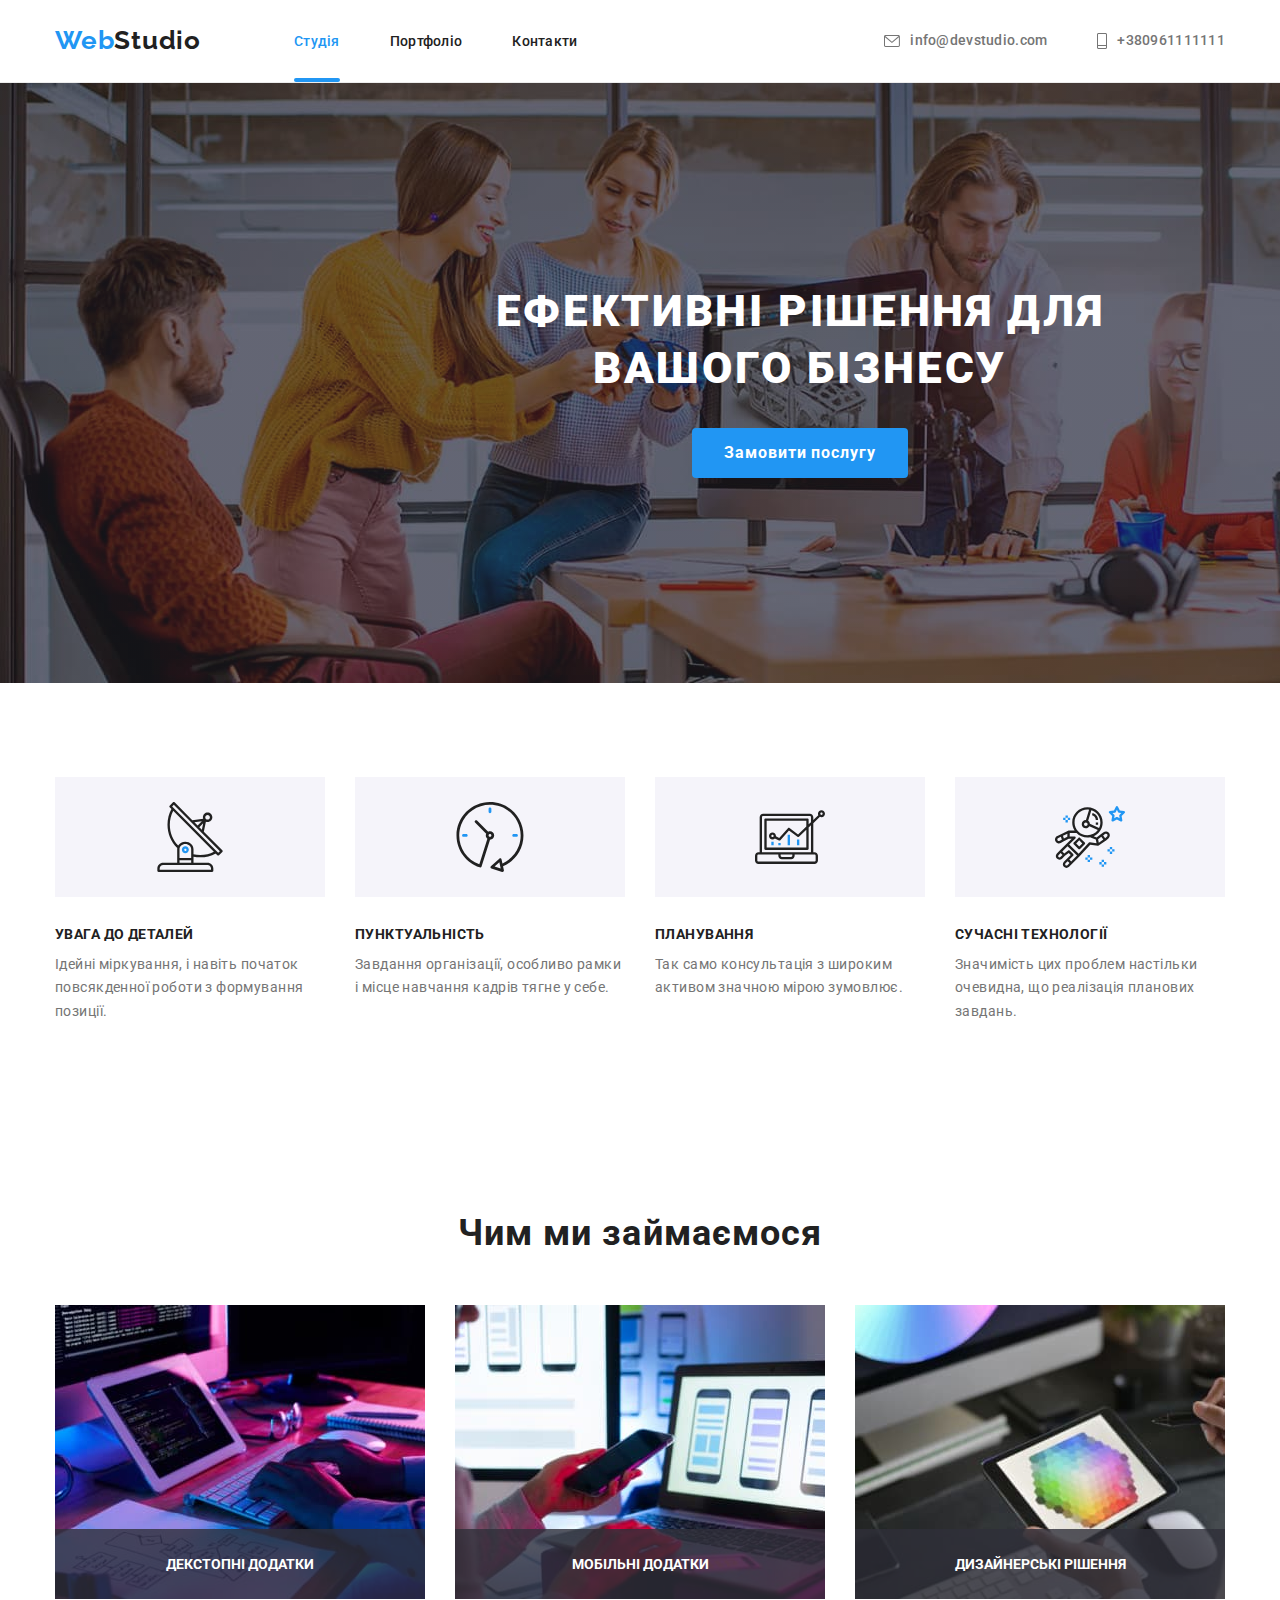
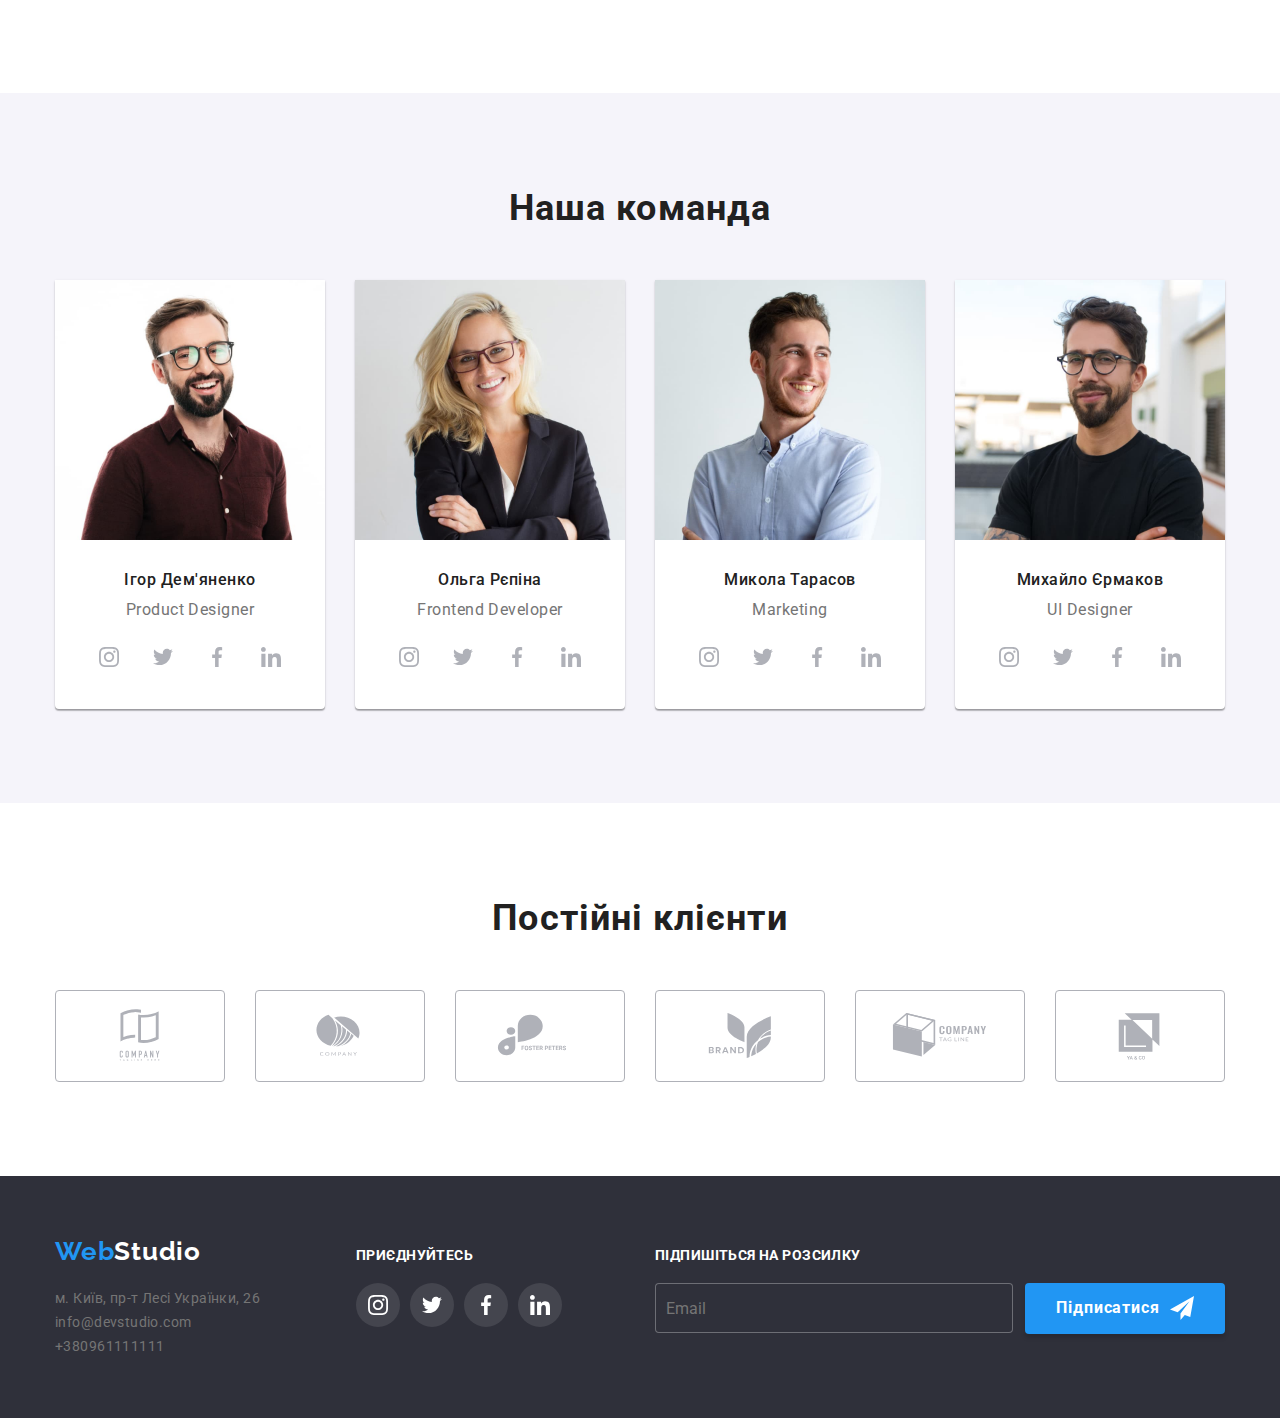
==== index.html @ e5083676 "Initial commit" ====
<!DOCTYPE html>
<html lang="uk">
  <head>
    <meta charset="UTF-8" />
    <meta http-equiv="X-UA-Compatible" content="IE=edge" />
    <meta name="viewport" content="width=device-width, initial-scale=1.0" />
    <link rel="preconnect" href="https://fonts.googleapis.com" />
    <link rel="preconnect" href="https://fonts.gstatic.com" crossorigin />
    <link
      rel="stylesheet"
      href="https://cdnjs.cloudflare.com/ajax/libs/modern-normalize/1.1.0/modern-normalize.min.css"
    />
    <link
      href="https://fonts.googleapis.com/css2?family=Raleway:wght@700&family=Roboto:wght@400;500;700;900&display=swap"
      rel="stylesheet"
    />
    <title>Студія</title>
    <link rel="stylesheet" href="./css/main.min.css" />
  </head>

  <body>
    <header class="header-page">
      <div class="container header-page__flex">
        <a
          href="./index.html"
          rel="noopener noreferrer nofollow"
          class="header-page__logo"
        >
          <span class="header-page__logo-text">Web</span>Studio</a
        >
        <nav class="header-page__nav">
          <ul class="header-page__nav-list list">
            <li class="header-page__nav-li">
              <a
                href="./index.html"
                rel="noopener noreferrer nofollow"
                class="header-page__curent-link header-page__nav-link"
                >Студія</a
              >
            </li>
            <li class="header-page__nav-li">
              <a
                href="./portfolio.html"
                rel="noopener noreferrer nofollow"
                class="header-page__nav-link"
                >Портфоліо</a
              >
            </li>
            <li class="header-page__nav-li">
              <a
                href=""
                rel="noopener noreferrer nofollow"
                class="header-page__nav-link"
                >Контакти</a
              >
            </li>
          </ul>
        </nav>
        <ul class="header-page__contacts-list list">
          <li class="header-page__contacts-li">
            <a
              href="mailto:info@devstudio.com"
              rel="noopener noreferrer nofollow"
              class="header-page__contacts-link link"
            >
              <svg class="header-page__icon-mail" width="16px" height="12px">
                <use href="./images/symbol-defs.svg#icon-mail"></use>
              </svg>
              info@devstudio.com</a
            >
          </li>
          <li class="list-cont">
            <a
              href="tel:+380961111111"
              rel="noopener noreferrer nofollow"
              class="header-page__contacts-link link"
            >
              <svg class="header-page__icon-tel" width="10px" height="16px">
                <use href="./images/symbol-defs.svg#icon-tel"></use>
              </svg>
              +380961111111</a
            >
          </li>
        </ul>
      </div>
    </header>
    <main class="studio">
      <section class="section__main-studio">
        <div class="container">
          <h1 class="main-studio__title">
            ЕФЕКТИВНІ РІШЕННЯ ДЛЯ <br />
            ВАШОГО БІЗНЕСУ
          </h1>
          <button type="button" class="button-title" data-modal-open>
            Замовити послугу
          </button>
        </div>
      </section>
      <section class="section__studio">
        <div class="container">
          <h2 class="visually-hidden">увага до деталей</h2>
          <ul class="list section__studio-list">
            <li class="section__studio-item">
              <div class="section__studio-icon">
                <svg width="70px" height="70px">
                  <use
                    href="./images/symbol-defs.svg#icon-antenna"
                    width="70px"
                    height="70px"
                  ></use>
                </svg>
              </div>
              <h3 class="section__studio-title">УВАГА ДО ДЕТАЛЕЙ</h3>
              <p class="section__studio-description">
                Ідейні міркування, і навіть початок повсякденної роботи з
                формування позиції.
              </p>
            </li>
            <li class="section__studio-item">
              <div class="section__studio-icon">
                <svg width="70px" height="70px">
                  <use href="./images/symbol-defs.svg#icon-clock"></use>
                </svg>
              </div>
              <h3 class="section__studio-title">ПУНКТУАЛЬНІСТЬ</h3>
              <p class="section__studio-description">
                Завдання організації, особливо рамки і місце навчання кадрів
                тягне у себе.
              </p>
            </li>
            <li class="section__studio-item">
              <div class="section__studio-icon">
                <svg width="70px" height="70px">
                  <use href="./images/symbol-defs.svg#icon-diagram"></use>
                </svg>
              </div>
              <h3 class="section__studio-title">ПЛАНУВАННЯ</h3>
              <p class="section__studio-description">
                Так само консультація з широким активом значною мірою зумовлює.
              </p>
            </li>
            <li class="section__studio-item">
              <div class="section__studio-icon">
                <svg width="70px" height="70px">
                  <use href="./images/symbol-defs.svg#icon-astronaut"></use>
                </svg>
              </div>
              <h3 class="section__studio-title">СУЧАСНІ ТЕХНОЛОГІЇ</h3>
              <p class="section__studio-description">
                Значимість цих проблем настільки очевидна, що реалізація
                планових завдань.
              </p>
            </li>
          </ul>
        </div>
      </section>
      <section class="section__work">
        <div class="container">
          <h2 class="section__work-title">Чим ми займаємося</h2>
          <ul class="list section__work-list">
            <li class="list section__work-item">
              <div class="work-img">
                <img
                  src="./images/img.jpg"
                  alt="компютер"
                  width="370"
                  class="img"
                />
                <div class="box-title-img">
                  <h3 class="title-img">ДЕКСТОПНІ ДОДАТКИ</h3>
                </div>
              </div>
            </li>
            <li class="list list-work-item">
              <div class="work-img">
                <img
                  src="./images/img1.jpg"
                  alt="телефон"
                  width="370"
                  class="img"
                />
                <div class="box-title-img">
                  <h3 class="title-img">МОБІЛЬНІ ДОДАТКИ</h3>
                </div>
              </div>
            </li>
            <li class="list list-work-item">
              <div class="work-img">
                <img
                  src="./images/img2.jpg"
                  alt="планшет"
                  width="370"
                  class="img"
                />
                <div class="box-title-img">
                  <h3 class="title-img">ДИЗАЙНЕРСЬКІ РІШЕННЯ</h3>
                </div>
              </div>
            </li>
          </ul>
        </div>
      </section>

      <section class="section__team">
        <div class="container">
          <h2 class="section__team-title">Наша команда</h2>

          <ul class="list section__team-list">
            <li class="section__team-link">
              <img
                src="./images/img3.jpg"
                alt="Ігор Дем'яненко"
                width="270"
                class="img"
              />
              <div class="card-main">
                <h3 class="hero-title">Ігор Дем'яненко</h3>
                <p class="hero-description">Product Designer</p>
                <ul class="list list-hero-icon">
                  <li class="link-hero-icon">
                    <a href="" class="link-icon">
                      <svg class="icon" width="20px" height="20px">
                        <use
                          href="./images/symbol-defs.svg#icon-instagram"
                        ></use>
                      </svg>
                    </a>
                  </li>
                  <li class="link-hero-icon">
                    <a href="" class="link-icon">
                      <svg class="icon" width="20px" height="20px">
                        <use href="./images/symbol-defs.svg#icon-twiter"></use>
                      </svg>
                    </a>
                  </li>
                  <li class="link-hero-icon">
                    <a href="" class="link-icon">
                      <svg class="icon" width="20px" height="20px">
                        <use
                          href="./images/symbol-defs.svg#icon-facebook"
                        ></use>
                      </svg>
                    </a>
                  </li>
                  <li class="link-hero-icon">
                    <a href="" class="link-icon">
                      <svg class="icon" width="20px" height="20px">
                        <use
                          href="./images/symbol-defs.svg#icon-linkedin"
                        ></use>
                      </svg>
                    </a>
                  </li>
                </ul>
              </div>
            </li>

            <li class="section__team-link ">
              <img
                src="./images/img4.jpg"
                alt="Ольга Рєпіна"
                width="270"
                class="img"
              />
              <div class="card-main">
                <h3 class="hero-title">Ольга Рєпіна</h3>
                <p class="hero-description">Frontend Developer</p>
                <ul class="list list-hero-icon">
                  <li class="link-hero-icon">
                    <a href="" class="link-icon">
                      <svg class="icon" width="20px" height="20px">
                        <use
                          href="./images/symbol-defs.svg#icon-instagram"
                        ></use>
                      </svg>
                    </a>
                  </li>
                  <li class="link-hero-icon">
                    <a href="" class="link-icon">
                      <svg class="icon" width="20px" height="20px">
                        <use href="./images/symbol-defs.svg#icon-twiter"></use>
                      </svg>
                    </a>
                  </li>
                  <li class="link-hero-icon">
                    <a href="" class="link-icon">
                      <svg class="icon" width="20px" height="20px">
                        <use
                          href="./images/symbol-defs.svg#icon-facebook"
                        ></use>
                      </svg>
                    </a>
                  </li>
                  <li class="link-hero-icon">
                    <a href="" class="link-icon">
                      <svg class="icon" width="20px" height="20px">
                        <use
                          href="./images/symbol-defs.svg#icon-linkedin"
                        ></use>
                      </svg>
                    </a>
                  </li>
                </ul>
              </div>
            </li>

            <li class="section__team-link ">
              <img
                src="./images/img5.jpg"
                alt="Микола Тарасов"
                width="270"
                class="img"
              />
              <div class="card-main">
                <h3 class="hero-title">Микола Тарасов</h3>
                <p class="hero-description">Marketing</p>
                <ul class="list list-hero-icon">
                  <li class="link-hero-icon">
                    <a href="" class="link-icon">
                      <svg class="icon" width="20px" height="20px">
                        <use
                          href="./images/symbol-defs.svg#icon-instagram"
                        ></use>
                      </svg>
                    </a>
                  </li>
                  <li class="link-hero-icon">
                    <a href="" class="link-icon">
                      <svg class="icon" width="20px" height="20px">
                        <use href="./images/symbol-defs.svg#icon-twiter"></use>
                      </svg>
                    </a>
                  </li>
                  <li class="link-hero-icon">
                    <a href="" class="link-icon">
                      <svg class="icon" width="20px" height="20px">
                        <use
                          href="./images/symbol-defs.svg#icon-facebook"
                        ></use>
                      </svg>
                    </a>
                  </li>
                  <li class="link-hero-icon">
                    <a href="" class="link-icon">
                      <svg class="icon" width="20px" height="20px">
                        <use
                          href="./images/symbol-defs.svg#icon-linkedin"
                        ></use>
                      </svg>
                    </a>
                  </li>
                </ul>
              </div>
            </li>

            <li class="section__team-link ">
              <img
                src="./images/img6.jpg"
                alt="Михайло Єрмаков"
                width="270"
                class="img"
              />
              <div class="card-main">
                <h3 class="hero-title">Михайло Єрмаков</h3>
                <p class="hero-description">UI Designer</p>
                <ul class="list list-hero-icon">
                  <li class="link-hero-icon">
                    <a href="" class="link-icon">
                      <svg class="icon" width="20px" height="20px">
                        <use
                          href="./images/symbol-defs.svg#icon-instagram"
                        ></use>
                      </svg>
                    </a>
                  </li>
                  <li class="link-hero-icon">
                    <a href="" class="link-icon">
                      <svg class="icon" width="20px" height="20px">
                        <use href="./images/symbol-defs.svg#icon-twiter"></use>
                      </svg>
                    </a>
                  </li>
                  <li class="link-hero-icon">
                    <a href="" class="link-icon">
                      <svg class="icon" width="20px" height="20px">
                        <use
                          href="./images/symbol-defs.svg#icon-facebook"
                        ></use>
                      </svg>
                    </a>
                  </li>
                  <li class="link-hero-icon">
                    <a href="" class="link-icon">
                      <svg class="icon" width="20px" height="20px">
                        <use
                          href="./images/symbol-defs.svg#icon-linkedin"
                        ></use>
                      </svg>
                    </a>
                  </li>
                </ul>
              </div>
            </li>
          </ul>
        </div>
      </section>
      <section class="section__clients">
        <div class="container">
          <h2 class="section__team-title">Постійні клієнти</h2>
          <ul class="list list-clients">
            <li class="li-clients">
              <a href="" class="link-icon-clients">
                <svg class="icon-clients" width="106px" height="60px">
                  <use href="./images/symbol-defs.svg#icon-logo1"></use>
                </svg>
              </a>
            </li>
            <li class="li-clients">
              <a href="" class="link-icon-clients">
                <svg class="icon-clients" width="106px" height="60px">
                  <use href="./images/symbol-defs.svg#icon-logo2"></use>
                </svg>
              </a>
            </li>
            <li class="li-clients">
              <a href="" class="link-icon-clients">
                <svg class="icon-clients" width="106px" height="60px">
                  <use href="./images/symbol-defs.svg#icon-logo3"></use>
                </svg>
              </a>
            </li>
            <li class="li-clients">
              <a href="" class="link-icon-clients">
                <svg class="icon-clients" width="106px" height="60px">
                  <use href="./images/symbol-defs.svg#icon-logo4"></use>
                </svg>
              </a>
            </li>
            <li class="li-clients">
              <a href="" class="link-icon-clients">
                <svg class="icon-clients" width="106px" height="60px">
                  <use href="./images/symbol-defs.svg#icon-logo5"></use>
                </svg>
              </a>
            </li>
            <li class="li-clients">
              <a href="" class="link-icon-clients">
                <svg class="icon-clients" width="106px" height="60px">
                  <use href="./images/symbol-defs.svg#icon-logo"></use>
                </svg>
              </a>
            </li>
          </ul>
        </div>
      </section>
    </main>

    <footer class="page-footer">
      <div class="container page-footer__flex">
        <div class="page-footer__address">
          <a
            href="./index.html"
            rel="noopener noreferrer nofollow"
            target="_blank"
            class="page-footer__logo"
          >
            <span class="page-footer__logo-text">Web</span>Studio</a
          >
          <address class="addres">
            <ul class="list page-footer__address-list">
              <li class="page-footer__address-item">
                <a
                  href="https://goo.gl/maps/xgTz5kR5NBUtv65ZA"
                  class="page-footer__address-link"
                  target="_blank"
                  rel="noreferrer noopener nofollow"
                  >м. Київ, пр-т Лесі Українки, 26</a
                >
              </li>
              <li class="footer-li">
                <a
                  href="mailto:info@devstudio.com"
                  rel="noopener noreferrer nofollow"
                  class="page-footer__address-link"
                  >info@devstudio.com</a
                >
              </li>
              <li class="footer-li">
                <a
                  href="tel:+380961111111"
                  rel="noopener noreferrer nofollow"
                  class="page-footer__address-link"
                  >+380961111111</a
                >
              </li>
            </ul>
          </address>
        </div>
        <div class="page-footer__social">
          <b class="page-footer__social-title">ПРИЄДНУЙТЕСЬ</b>
          <ul class="list page-footer__social-list">
            <li class="page-footer__social-item">
              <a href="" class="page-footer_social-link">
                <svg class="icon-footer" width="20px" height="20px">
                  <use href="./images/symbol-defs.svg#icon-instagram"></use>
                </svg>
              </a>
            </li>
            <li class="page-footer__social-item">
              <a href="" class="page-footer_social-link">
                <svg class="icon-footer" width="20px" height="20px">
                  <use href="./images/symbol-defs.svg#icon-twiter"></use>
                </svg>
              </a>
            </li>
            <li class="page-footer__social-item">
              <a href="" class="page-footer_social-link">
                <svg class="icon-footer" width="20px" height="20px">
                  <use href="./images/symbol-defs.svg#icon-facebook"></use>
                </svg>
              </a>
            </li>
            <li class="page-footer__social-item">
              <a href="" class="page-footer_social-link">
                <svg class="icon-footer" width="20px" height="20px">
                  <use href="./images/symbol-defs.svg#icon-linkedin"></use>
                </svg>
              </a>
            </li>
          </ul>
        </div>
        <div class="page-footer__form-box">
          <b class="page-footer__social-title">ПІДПИШІТЬСЯ НА РОЗСИЛКУ</b>
          <form class="page-footer__form">
            <input
              class="page-footer__form-email"
              type="email"
              name="email"
              placeholder="Email"
            />

            <button type="submit" class="page-footer__form-button">
              Підписатися
              <svg width="24px" height="24px">
                <use href="./images/symbol-defs.svg#icon-send"></use>
              </svg>
            </button>
          </form>
        </div>
      </div>
    </footer>

    <div class="backdrop is-hidden" data-modal>
      <div class="modal">
        <button type="button" class="button-close" data-modal-close>
          <svg class="icon-close" width="11px" height="11px">
            <use href="./images/symbol-defs.svg#icon-close"></use>
          </svg>
        </button>

        <form class="form">
          <h1 class="title-modal">Залиште свої дані, ми вам передзвонимо</h1>
          <div class="form-group">
            <label for="name">Ім'я</label>
            <input type="text" name="name" id="name" class="form-input" />
            <span class="icon-modal">
              <svg width="18px" height="18px">
                <use href="./images/symbol-defs.svg#icon-name"></use>
              </svg>
            </span>
          </div>

          <div class="form-group">
            <label for="tel">Телефон</label>
            <input type="tel" name="tel" id="tel" class="form-input" />
            <span class="icon-modal">
              <svg width="18px" height="18px">
                <use href="./images/symbol-defs.svg#icon-tell"></use>
              </svg>
            </span>
          </div>

          <div class="form-group">
            <label for="email">Пошта</label>
            <input type="email" name="email" id="email" class="form-input" />
            <span class="icon-modal">
              <svg width="18px" height="18px">
                <use href="./images/symbol-defs.svg#icon-email"></use>
              </svg>
            </span>
          </div>

          <div class="form-group">
            <label class="form-textarea" for="comment">Коментар</label>
            <textarea
              name="comment"
              id="comment"
              placeholder="Введіть текст"
              class="textarea"
            ></textarea>
          </div>

          <label class="label-checkbox">
            <input class="checkbox" type="checkbox" name="policy" />
            <span class="checkbox-icon"></span>
            Погоджуюся з розсилкою та приймаю
            <a href="" class="checkbox-link">Умови договору</a>
          </label>
        </form>
        <button type="submit" class="btn-modal">Відправити</button>
      </div>
    </div>
    <script src="./js/modal.js"></script>
  </body>
</html>
---- css/main.min.css ----
body{background-color:#fff;font-family:"Roboto",sans-serif;font-weight:400;color:#757575}.list{list-style:none;text-decoration:none;margin:0;padding:0}.container{margin-left:auto;margin-right:auto;width:1200px;padding-left:15px;padding-right:15px}.img{display:block}h1,h2,h3,h4,h5,h6{margin:0}ul{padding-left:0}p{margin:0}.visually-hidden{position:absolute;width:1px;height:1px;margin:-1px;border:0;padding:0;white-space:nowrap;-webkit-clip-path:inset(100%);clip-path:inset(100%);clip:rect(0 0 0 0);overflow:hidden}.header-page__logo{font-family:"Raleway";font-weight:700;font-size:26px;line-height:1.3;letter-spacing:.03em;text-decoration:none;color:#212121}.header-page__logo-text{color:#2196f3}.header-page{border-bottom:1px solid #ececec}.header-page__flex{display:-webkit-box;display:-ms-flexbox;display:flex;-webkit-box-align:center;-ms-flex-align:center;align-items:center}.header-page__nav{margin-left:93px}.header-page__nav-list{display:-webkit-box;display:-ms-flexbox;display:flex;gap:50px}.header-page__nav-link{padding:32px 0px;position:relative;display:block;text-decoration:none;font-weight:500;font-size:14px;line-height:1.3;letter-spacing:.02em;color:#212121;-webkit-transition:color 250ms cubic-bezier(0.4, 0, 0.2, 1);transition:color 250ms cubic-bezier(0.4, 0, 0.2, 1)}.header-page__nav-link:hover,.header-page__nav-link:focus{color:#2196f3}.header-page__curent-link{display:block;padding:32px 0px;color:#2196f3;font-weight:500;font-size:14px;line-height:1.3;letter-spacing:.02em;text-decoration:none}.header-page__curent-link::after{position:absolute;bottom:0;content:"";display:block;width:100%;height:4px;background-color:#2196f3;border-radius:2px}.header-page__contacts-list{display:-webkit-box;display:-ms-flexbox;display:flex;margin-left:auto;gap:50px;-webkit-box-align:center;-ms-flex-align:center;align-items:center}.header-page__contacts-link{display:block;display:-webkit-box;display:-ms-flexbox;display:flex;-webkit-box-align:center;-ms-flex-align:center;align-items:center;color:#757575;font-weight:500;font-size:14px;line-height:1.1;letter-spacing:.02em;text-decoration:none;-webkit-transition:color 250ms cubic-bezier(0.4, 0, 0.2, 1);transition:color 250ms cubic-bezier(0.4, 0, 0.2, 1)}.header-page__contacts-link:hover,.header-page__contacts-link:focus{color:#2196f3}.header-page__icon-mail{margin-right:10px;fill:currentColor}.header-page__icon-tel{margin-right:10px;fill:currentColor}.section__main-studio{text-align:center;margin:auto;width:1600px;height:600px;padding:200px 0;background-color:#2f303a;background-image:-webkit-gradient(linear, left top, right top, from(rgba(47, 48, 58, 0.4)), to(rgba(47, 48, 58, 0.4))),url(../images/Imgbc.jpg);background-image:linear-gradient(to right, rgba(47, 48, 58, 0.4), rgba(47, 48, 58, 0.4)),url(../images/Imgbc.jpg);background-repeat:no-repeat;background-size:contain;background-position:center}.main-studio__title{font-weight:900;font-size:44px;line-height:1.3;color:#fff;letter-spacing:.06em;margin-bottom:30px}.button-title{padding:10px 32px;border-radius:4px;display:inline-block;border:none;min-width:216px;background-color:#2196f3;font-weight:700;font-size:16px;line-height:1.9;letter-spacing:.06em;color:#fff;cursor:pointer;-webkit-transition:background-color 250ms cubic-bezier(0.4, 0, 0.2, 1);transition:background-color 250ms cubic-bezier(0.4, 0, 0.2, 1)}.button-title:hover,.button-title:focus{background-color:#188ce8;color:#fff}.section__studio{padding:94px 0}.section__studio-list{display:-webkit-box;display:-ms-flexbox;display:flex;gap:30px}.section__studio-item{max-width:270px}.section__studio-icon{width:270px;height:120px;margin-bottom:30px;background-color:#f5f4fa;display:-webkit-box;display:-ms-flexbox;display:flex;-webkit-box-pack:center;-ms-flex-pack:center;justify-content:center;-webkit-box-align:center;-ms-flex-align:center;align-items:center}.section__studio-title{margin-bottom:10px;font-weight:700;font-size:14px;line-height:1.1;letter-spacing:.03em;color:#212121}.section__studio-description{margin:0;font-size:14px;line-height:1.7;letter-spacing:.03em}.section__work{padding:94px 0}.section__work-title{text-align:center;margin-bottom:50px;font-weight:700;font-size:36px;line-height:1.2;letter-spacing:.03em;color:#212121}.section__work-list{display:-webkit-box;display:-ms-flexbox;display:flex;gap:30px}.work-img{position:relative}.box-title-img{position:absolute;bottom:0;width:100%;height:70px;background-color:rgba(47,48,58,.8)}.title-img{position:absolute;top:50%;left:50%;-webkit-transform:translate(-50%, -50%);transform:translate(-50%, -50%);font-size:14px;line-height:1,1;letter-spacing:3%;color:#fff}.section__team{padding:94px 0;background-color:#f5f4fa}.section__team-title{text-align:center;margin-bottom:50px;font-weight:700;font-size:36px;line-height:1.2;letter-spacing:.03em;color:#212121}.section__team-list{display:-webkit-box;display:-ms-flexbox;display:flex;text-align:center;gap:30px}.card-main{padding:30px 0}.hero-title{margin-bottom:10px;font-weight:500;font-size:16px;line-height:1.2;letter-spacing:.03em;color:#212121}.hero-description{font-size:16px;line-height:1.2;letter-spacing:.03em}.list-hero-icon{margin-top:16px;display:-webkit-box;display:-ms-flexbox;display:flex;-webkit-box-align:center;-ms-flex-align:center;align-items:center;-webkit-box-pack:center;-ms-flex-pack:center;justify-content:center;gap:10px}.link-hero-icon{width:44px;height:44px}.link-icon{display:block;display:-webkit-box;display:-ms-flexbox;display:flex;-webkit-box-align:center;-ms-flex-align:center;align-items:center;-webkit-box-pack:center;-ms-flex-pack:center;justify-content:center;width:100%;height:100%;background-color:#fff;color:#afb1b8;border-radius:24px;-webkit-transition:background-color 250ms cubic-bezier(0.4, 0, 0.2, 1),color 250ms cubic-bezier(0.4, 0, 0.2, 1);transition:background-color 250ms cubic-bezier(0.4, 0, 0.2, 1),color 250ms cubic-bezier(0.4, 0, 0.2, 1)}.link-icon:hover,.link-icon:focus{color:#fff;background-color:#2196f3}.section__team-link{-webkit-box-shadow:0px 1px 3px rgba(0,0,0,.12),0px 1px 1px rgba(0,0,0,.14),0px 2px 1px rgba(0,0,0,.2);box-shadow:0px 1px 3px rgba(0,0,0,.12),0px 1px 1px rgba(0,0,0,.14),0px 2px 1px rgba(0,0,0,.2);border-radius:0px 0px 4px 4px;background-color:#fff}.section__clients{padding:94px 0}.list-clients{display:-webkit-box;display:-ms-flexbox;display:flex;-webkit-box-pack:center;-ms-flex-pack:center;justify-content:center;-webkit-box-align:center;-ms-flex-align:center;align-items:center;gap:30px}.li-clients{width:170px;height:92px}.link-icon-clients{display:block;display:-webkit-box;display:-ms-flexbox;display:flex;-webkit-box-pack:center;-ms-flex-pack:center;justify-content:center;-webkit-box-align:center;-ms-flex-align:center;align-items:center;width:100%;height:100%;border:1px solid #afb1b8;border-radius:4px;color:#afb1b8;background-color:#fff;-webkit-transition:color 250ms cubic-bezier(0.4, 0, 0.2, 1),border 250ms cubic-bezier(0.4, 0, 0.2, 1);transition:color 250ms cubic-bezier(0.4, 0, 0.2, 1),border 250ms cubic-bezier(0.4, 0, 0.2, 1)}.link-icon-clients:hover,.link-icon-clients:focus{border-color:#2196f3;background-color:#fff;color:#2196f3}.icon-clients{fill:currentColor}.icon-clients:hover,.icon-clients:focus{fill:#2196f3}.page-footer__logo{display:block;margin-bottom:20px;font-family:"Raleway";font-weight:700;font-size:26px;line-height:1.2;letter-spacing:.03em;text-decoration:none;color:#fff}.page-footer__logo-text{color:#2196f3}.page-footer{padding:60px 0;background-color:#2f303a}.page-footer__flex{display:-webkit-box;display:-ms-flexbox;display:flex;-webkit-box-align:baseline;-ms-flex-align:baseline;align-items:baseline}.addres{font-style:normal}.page-footer__address{width:231px;margin-right:70px}.page-footer__address-list{margin-bottom:9px}.page-footer__address-list:last-child{margin:0}.page-footer__address-link{display:block;font-size:14px;line-height:1.7;letter-spacing:.03em;color:#757575;text-decoration:none;-webkit-transition:color 250ms cubic-bezier(0.4, 0, 0.2, 1);transition:color 250ms cubic-bezier(0.4, 0, 0.2, 1)}.page-footer__address-link:hover,.page-footer__address-link:focus{color:#2196f3}.page-footer__social-title{display:block;margin-bottom:20px;font-size:14px;line-height:1.1;letter-spacing:.03em;color:#fff}.page-footer__social-list{display:-webkit-box;display:-ms-flexbox;display:flex;gap:10px}.page-footer_social-link{display:block;display:-webkit-box;display:-ms-flexbox;display:flex;-webkit-box-align:center;-ms-flex-align:center;align-items:center;-webkit-box-pack:center;-ms-flex-pack:center;justify-content:center;width:100%;height:100%;background-color:rgba(255,255,255,.1);color:#fff;border-radius:24px;-webkit-transition:background-color 250ms cubic-bezier(0.4, 0, 0.2, 1);transition:background-color 250ms cubic-bezier(0.4, 0, 0.2, 1)}.page-footer_social-link:hover,.page-footer_social-link:focus{fill:#fff;background-color:#2196f3}.page-footer__social-item{width:44px;height:44px}.page-footer__form-box{width:570px;margin-left:93px}.page-footer__form{display:-webkit-box;display:-ms-flexbox;display:flex;gap:12px}.page-footer__form-email{outline:none;width:358px;height:50px;padding-left:10px;background-color:#2f303a;border:1px solid rgba(255,255,255,.3);border-radius:4px;color:#757575}.page-footer__form-button{display:-webkit-box;display:-ms-flexbox;display:flex;-webkit-box-align:center;-ms-flex-align:center;align-items:center;-webkit-box-pack:center;-ms-flex-pack:center;justify-content:center;gap:10px;cursor:pointer;border:none;border-radius:4px;padding:10px 28px;width:200px;font-weight:700;font-size:16px;line-height:1.9;letter-spacing:.06em;color:#fff;background-color:#2196f3;-webkit-box-shadow:0px 4px 4px rgba(0,0,0,.15);box-shadow:0px 4px 4px rgba(0,0,0,.15);-webkit-transition:background-color 250ms cubic-bezier(0.4, 0, 0.2, 1);transition:background-color 250ms cubic-bezier(0.4, 0, 0.2, 1)}.page-footer__form-button:hover,.page-footer__form-button:focus{background-color:#188ce8}.backdrop{position:fixed;top:0;left:0;width:100%;height:100%;background-color:rgba(0,0,0,.2);opacity:1;-webkit-transition:opacity 250ms cubic-bezier(0.4, 0, 0.2, 1);transition:opacity 250ms cubic-bezier(0.4, 0, 0.2, 1)}.backdrop.is-hidden{opacity:0;pointer-events:none}.modal{position:absolute;top:50%;left:50%;-webkit-transform:translate(-50%, -50%) scale(1);transform:translate(-50%, -50%) scale(1);width:528px;height:581px;-webkit-transition:-webkit-transform 250ms cubic-bezier(0.4, 0, 0.2, 1);transition:-webkit-transform 250ms cubic-bezier(0.4, 0, 0.2, 1);transition:transform 250ms cubic-bezier(0.4, 0, 0.2, 1);transition:transform 250ms cubic-bezier(0.4, 0, 0.2, 1), -webkit-transform 250ms cubic-bezier(0.4, 0, 0.2, 1);background-color:#fff;border-radius:4px;-webkit-box-shadow:0px 2px 1px rgba(0,0,0,.2),0px 1px 1px rgba(0,0,0,.14),0px 1px 3px rgba(0,0,0,.12);box-shadow:0px 2px 1px rgba(0,0,0,.2),0px 1px 1px rgba(0,0,0,.14),0px 1px 3px rgba(0,0,0,.12)}.backdrop.is-hidden .modal{-webkit-transform:translate(-50%, -50%) scale(0);transform:translate(-50%, -50%) scale(0)}.icon-close{background-color:#fff}.button-close{position:absolute;top:0;right:0;margin-top:8px;margin-right:8px;width:30px;height:30px;background-color:#fff;border-radius:16px;border:1px solid rgba(0,0,0,.1);-webkit-transition:fill 250ms cubic-bezier(0.4, 0, 0.2, 1);transition:fill 250ms cubic-bezier(0.4, 0, 0.2, 1)}.button-close:hover,.button-close:focus{fill:#2196f3}.title-modal{text-align:center;margin-bottom:12px;width:448px;font-weight:700;font-size:20px;line-height:1.15;letter-spacing:.03em;color:#212121}.form{position:absolute;top:40px;left:40px;width:448px}.form-group{position:relative;display:-webkit-box;display:-ms-flexbox;display:flex;-webkit-box-orient:vertical;-webkit-box-direction:normal;-ms-flex-direction:column;flex-direction:column;margin-bottom:10px}.form-group label{margin-bottom:4px;font-size:14px;line-height:1.1;letter-spacing:.01em}.form-input{padding-left:40px;outline:none;height:40px;border:1px solid rgba(33,33,33,.2);border-radius:4px;-webkit-transition:border 250ms cubic-bezier(0.4, 0, 0.2, 1);transition:border 250ms cubic-bezier(0.4, 0, 0.2, 1)}.form-input:focus{border-color:#2196f3}.icon-modal{position:absolute;display:inline-block;top:31px;left:12px;width:18px;height:18px;-webkit-transition:fill 250ms cubic-bezier(0.4, 0, 0.2, 1);transition:fill 250ms cubic-bezier(0.4, 0, 0.2, 1)}.form-input:focus~.icon-modal{fill:#2196f3}.textarea{resize:none;outline:none;height:120px;padding:12px 16px;border:1px solid rgba(33,33,33,.2);border-radius:4px;-webkit-transition:border 250ms cubic-bezier(0.4, 0, 0.2, 1);transition:border 250ms cubic-bezier(0.4, 0, 0.2, 1);color:#757575}.textarea:focus{border:1px solid #2196f3}.checkbox{position:absolute;width:1px;height:1px;margin:-1px;border:0;padding:0;clip:rect(0 0 0 0);overflow:hidden}.checkbox-icon{display:inline-block;margin-right:9px;width:16px;height:15px;border:2px solid #212121;-webkit-transition:background-color 250ms cubic-bezier(0.4, 0, 0.2, 1),fill 250ms cubic-bezier(0.4, 0, 0.2, 1);transition:background-color 250ms cubic-bezier(0.4, 0, 0.2, 1),fill 250ms cubic-bezier(0.4, 0, 0.2, 1)}.checkbox:focus+.checkbox-icon{border-color:#2196f3}.checkbox:checked+.checkbox-icon{border-color:rgba(0,0,0,0);background-color:#2196f3;background-image:url("../images/check.svg");background-size:contain;background-origin:border-box;background-repeat:no-repeat;background-position:50% 50%}.label-checkbox{display:-webkit-box;display:-ms-flexbox;display:flex;-webkit-box-align:center;-ms-flex-align:center;align-items:center;-webkit-box-pack:center;-ms-flex-pack:center;justify-content:center;font-size:14px;line-height:1.7;letter-spacing:.03em}.checkbox-link{margin-left:5px;color:#2196f3}.btn-modal{position:absolute;bottom:40px;left:164px;padding:10px 52px;cursor:pointer;border:none;border-radius:4px;-webkit-box-shadow:0px 4px 4px rgba(0,0,0,.15);box-shadow:0px 4px 4px rgba(0,0,0,.15);-webkit-transition:background-color 250ms cubic-bezier(0.4, 0, 0.2, 1);transition:background-color 250ms cubic-bezier(0.4, 0, 0.2, 1);font-weight:700;font-size:16px;line-height:1.9;letter-spacing:.06em;color:#fff;background-color:#2196f3}.btn-modal:hover,.btn-modal:focus{background-color:#188ce8}.section-portfolio{padding:94px 0}.section-portfolio__button-list{-webkit-box-pack:center;-ms-flex-pack:center;justify-content:center;display:-webkit-box;display:-ms-flexbox;display:flex;margin-bottom:50px;gap:8px}.button{padding:6px 22px;display:inline-block;border:none;border-radius:4px;font-weight:500;font-size:16px;line-height:1.6;letter-spacing:.03em;cursor:pointer;color:#212121;background-color:#f5f4fa;-webkit-transition:color 250ms cubic-bezier(0.4, 0, 0.2, 1),background-color 250ms cubic-bezier(0.4, 0, 0.2, 1),-webkit-box-shadow 250ms cubic-bezier(0.4, 0, 0.2, 1);transition:color 250ms cubic-bezier(0.4, 0, 0.2, 1),background-color 250ms cubic-bezier(0.4, 0, 0.2, 1),-webkit-box-shadow 250ms cubic-bezier(0.4, 0, 0.2, 1);transition:color 250ms cubic-bezier(0.4, 0, 0.2, 1),background-color 250ms cubic-bezier(0.4, 0, 0.2, 1),box-shadow 250ms cubic-bezier(0.4, 0, 0.2, 1);transition:color 250ms cubic-bezier(0.4, 0, 0.2, 1),background-color 250ms cubic-bezier(0.4, 0, 0.2, 1),box-shadow 250ms cubic-bezier(0.4, 0, 0.2, 1),-webkit-box-shadow 250ms cubic-bezier(0.4, 0, 0.2, 1)}.button:hover,.button:focus{background-color:#2196f3;color:#fff;-webkit-box-shadow:0px 3px 3px rgba(0,0,0,.25),0px 3px 3px rgba(0,0,0,.25),0px 1px 2px rgba(0,0,0,.12);box-shadow:0px 3px 3px rgba(0,0,0,.25),0px 3px 3px rgba(0,0,0,.25),0px 1px 2px rgba(0,0,0,.12)}.section-portfolio__list{display:-webkit-box;display:-ms-flexbox;display:flex;-ms-flex-wrap:wrap;flex-wrap:wrap;gap:30px}.section-portfolio__item{max-width:370px}.section-portfolio__link{display:block;-webkit-transition:-webkit-box-shadow 250ms cubic-bezier(0.4, 0, 0.2, 1);transition:-webkit-box-shadow 250ms cubic-bezier(0.4, 0, 0.2, 1);transition:box-shadow 250ms cubic-bezier(0.4, 0, 0.2, 1);transition:box-shadow 250ms cubic-bezier(0.4, 0, 0.2, 1), -webkit-box-shadow 250ms cubic-bezier(0.4, 0, 0.2, 1)}.section-portfolio__link:hover,.section-portfolio__link:focus{-webkit-box-shadow:1px 4px 6px rgba(0,0,0,.16),0px 4px 4px rgba(0,0,0,.06),0px 1px 1px rgba(0,0,0,.12);box-shadow:1px 4px 6px rgba(0,0,0,.16),0px 4px 4px rgba(0,0,0,.06),0px 1px 1px rgba(0,0,0,.12)}.section-portfolio__overlay-card{position:relative;display:block;overflow:hidden}.section-portfolio__overlay{position:absolute;display:block;left:0;top:0;-webkit-transform:translateY(100%);transform:translateY(100%);width:100%;height:100%;background-color:rgba(33,150,243,.9)}.section-portfolio__link:hover .section-portfolio__overlay,.section-portfolio__link:focus .section-portfolio__overlay{-webkit-transform:translateY(0);transform:translateY(0);-webkit-transition:-webkit-transform 250ms cubic-bezier(0.4, 0, 0.2, 1);transition:-webkit-transform 250ms cubic-bezier(0.4, 0, 0.2, 1);transition:transform 250ms cubic-bezier(0.4, 0, 0.2, 1);transition:transform 250ms cubic-bezier(0.4, 0, 0.2, 1), -webkit-transform 250ms cubic-bezier(0.4, 0, 0.2, 1)}.section-portfolio__overlay-description{margin:63px 24px;font-size:18px;line-height:1.6;letter-spacing:3%;color:#fff}.section-portfolio__card{padding:20px 24px;border:1px solid #eee;border-top:0}.section-portfolio__card-title{margin-bottom:4px;font-weight:700;font-size:18px;line-height:2;letter-spacing:.06em;color:#212121}.section-portfolio__card-description{font-size:16px;line-height:30px;letter-spacing:.03em;color:#757575}/*# sourceMappingURL=main.min.css.map */
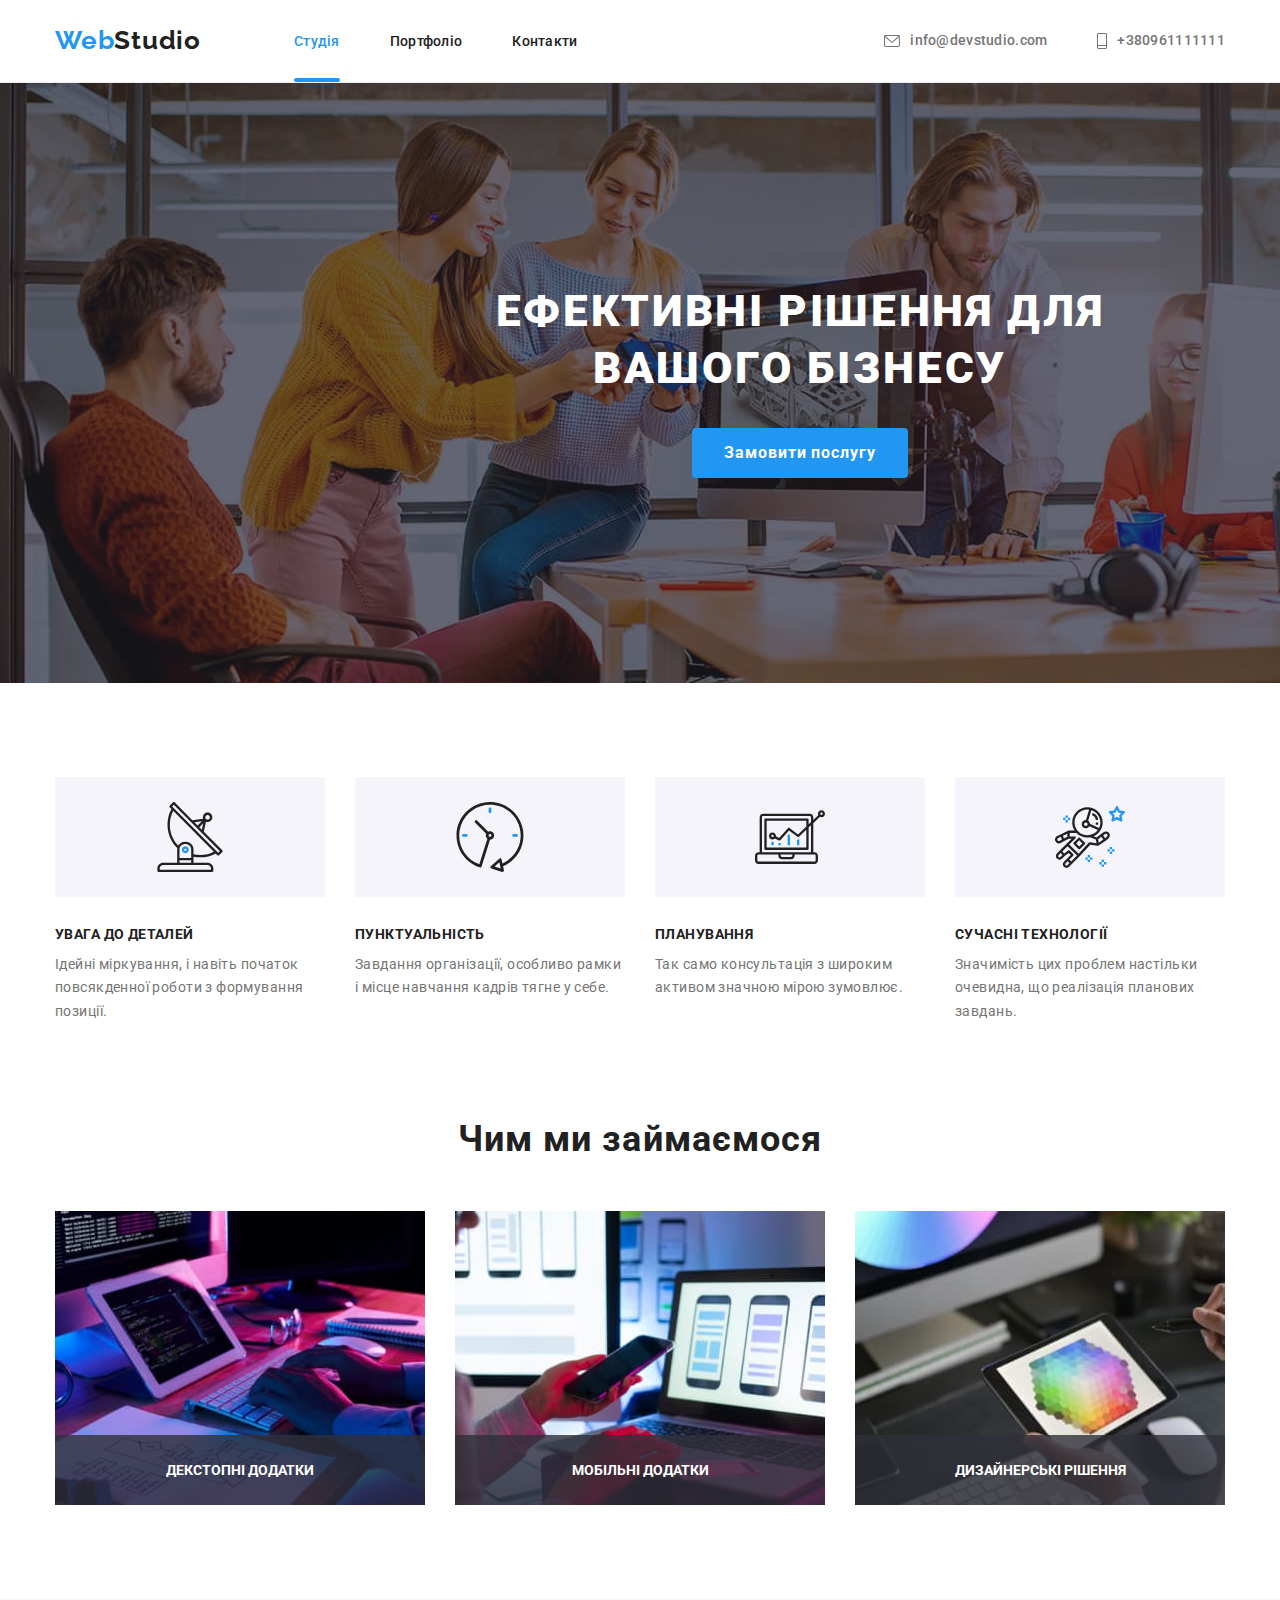
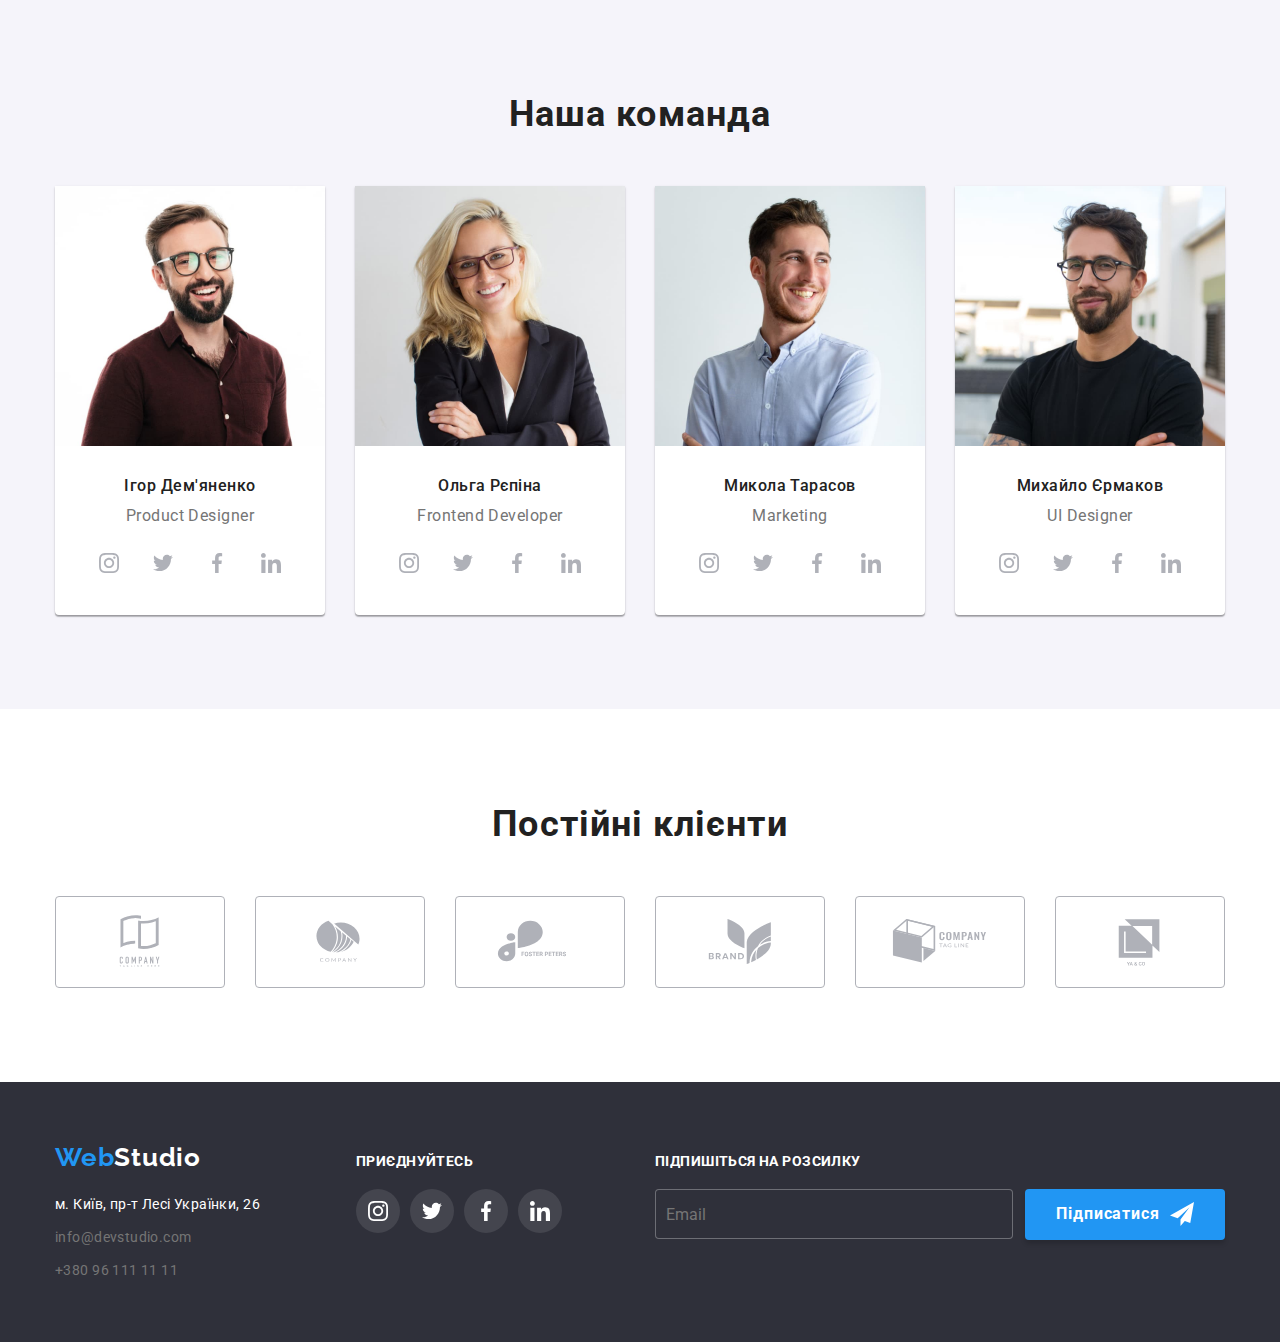
==== commit 0662beba: "update" ====
--- a/index.html
+++ b/index.html
@@ -255,7 +255,7 @@
               </div>
             </li>
 
-            <li class="section__team-link ">
+            <li class="section__team-link">
               <img
                 src="./images/img4.jpg"
                 alt="Ольга Рєпіна"
@@ -304,7 +304,7 @@
               </div>
             </li>
 
-            <li class="section__team-link ">
+            <li class="section__team-link">
               <img
                 src="./images/img5.jpg"
                 alt="Микола Тарасов"
@@ -353,7 +353,7 @@
               </div>
             </li>
 
-            <li class="section__team-link ">
+            <li class="section__team-link">
               <img
                 src="./images/img6.jpg"
                 alt="Михайло Єрмаков"
@@ -471,13 +471,13 @@
               <li class="page-footer__address-item">
                 <a
                   href="https://goo.gl/maps/xgTz5kR5NBUtv65ZA"
-                  class="page-footer__address-link"
+                  class="page-footer__address-link-main"
                   target="_blank"
                   rel="noreferrer noopener nofollow"
                   >м. Київ, пр-т Лесі Українки, 26</a
                 >
               </li>
-              <li class="footer-li">
+              <li class="page-footer__address-item">
                 <a
                   href="mailto:info@devstudio.com"
                   rel="noopener noreferrer nofollow"
@@ -485,12 +485,12 @@
                   >info@devstudio.com</a
                 >
               </li>
-              <li class="footer-li">
+              <li class="page-footer__address-item">
                 <a
                   href="tel:+380961111111"
                   rel="noopener noreferrer nofollow"
                   class="page-footer__address-link"
-                  >+380961111111</a
+                  >+380 96 111 11 11</a
                 >
               </li>
             </ul>
--- a/css/main.min.css
+++ b/css/main.min.css
@@ -1 +1 @@
-body{background-color:#fff;font-family:"Roboto",sans-serif;font-weight:400;color:#757575}.list{list-style:none;text-decoration:none;margin:0;padding:0}.container{margin-left:auto;margin-right:auto;width:1200px;padding-left:15px;padding-right:15px}.img{display:block}h1,h2,h3,h4,h5,h6{margin:0}ul{padding-left:0}p{margin:0}.visually-hidden{position:absolute;width:1px;height:1px;margin:-1px;border:0;padding:0;white-space:nowrap;-webkit-clip-path:inset(100%);clip-path:inset(100%);clip:rect(0 0 0 0);overflow:hidden}.header-page__logo{font-family:"Raleway";font-weight:700;font-size:26px;line-height:1.3;letter-spacing:.03em;text-decoration:none;color:#212121}.header-page__logo-text{color:#2196f3}.header-page{border-bottom:1px solid #ececec}.header-page__flex{display:-webkit-box;display:-ms-flexbox;display:flex;-webkit-box-align:center;-ms-flex-align:center;align-items:center}.header-page__nav{margin-left:93px}.header-page__nav-list{display:-webkit-box;display:-ms-flexbox;display:flex;gap:50px}.header-page__nav-link{padding:32px 0px;position:relative;display:block;text-decoration:none;font-weight:500;font-size:14px;line-height:1.3;letter-spacing:.02em;color:#212121;-webkit-transition:color 250ms cubic-bezier(0.4, 0, 0.2, 1);transition:color 250ms cubic-bezier(0.4, 0, 0.2, 1)}.header-page__nav-link:hover,.header-page__nav-link:focus{color:#2196f3}.header-page__curent-link{display:block;padding:32px 0px;color:#2196f3;font-weight:500;font-size:14px;line-height:1.3;letter-spacing:.02em;text-decoration:none}.header-page__curent-link::after{position:absolute;bottom:0;content:"";display:block;width:100%;height:4px;background-color:#2196f3;border-radius:2px}.header-page__contacts-list{display:-webkit-box;display:-ms-flexbox;display:flex;margin-left:auto;gap:50px;-webkit-box-align:center;-ms-flex-align:center;align-items:center}.header-page__contacts-link{display:block;display:-webkit-box;display:-ms-flexbox;display:flex;-webkit-box-align:center;-ms-flex-align:center;align-items:center;color:#757575;font-weight:500;font-size:14px;line-height:1.1;letter-spacing:.02em;text-decoration:none;-webkit-transition:color 250ms cubic-bezier(0.4, 0, 0.2, 1);transition:color 250ms cubic-bezier(0.4, 0, 0.2, 1)}.header-page__contacts-link:hover,.header-page__contacts-link:focus{color:#2196f3}.header-page__icon-mail{margin-right:10px;fill:currentColor}.header-page__icon-tel{margin-right:10px;fill:currentColor}.section__main-studio{text-align:center;margin:auto;width:1600px;height:600px;padding:200px 0;background-color:#2f303a;background-image:-webkit-gradient(linear, left top, right top, from(rgba(47, 48, 58, 0.4)), to(rgba(47, 48, 58, 0.4))),url(../images/Imgbc.jpg);background-image:linear-gradient(to right, rgba(47, 48, 58, 0.4), rgba(47, 48, 58, 0.4)),url(../images/Imgbc.jpg);background-repeat:no-repeat;background-size:contain;background-position:center}.main-studio__title{font-weight:900;font-size:44px;line-height:1.3;color:#fff;letter-spacing:.06em;margin-bottom:30px}.button-title{padding:10px 32px;border-radius:4px;display:inline-block;border:none;min-width:216px;background-color:#2196f3;font-weight:700;font-size:16px;line-height:1.9;letter-spacing:.06em;color:#fff;cursor:pointer;-webkit-transition:background-color 250ms cubic-bezier(0.4, 0, 0.2, 1);transition:background-color 250ms cubic-bezier(0.4, 0, 0.2, 1)}.button-title:hover,.button-title:focus{background-color:#188ce8;color:#fff}.section__studio{padding:94px 0}.section__studio-list{display:-webkit-box;display:-ms-flexbox;display:flex;gap:30px}.section__studio-item{max-width:270px}.section__studio-icon{width:270px;height:120px;margin-bottom:30px;background-color:#f5f4fa;display:-webkit-box;display:-ms-flexbox;display:flex;-webkit-box-pack:center;-ms-flex-pack:center;justify-content:center;-webkit-box-align:center;-ms-flex-align:center;align-items:center}.section__studio-title{margin-bottom:10px;font-weight:700;font-size:14px;line-height:1.1;letter-spacing:.03em;color:#212121}.section__studio-description{margin:0;font-size:14px;line-height:1.7;letter-spacing:.03em}.section__work{padding:94px 0}.section__work-title{text-align:center;margin-bottom:50px;font-weight:700;font-size:36px;line-height:1.2;letter-spacing:.03em;color:#212121}.section__work-list{display:-webkit-box;display:-ms-flexbox;display:flex;gap:30px}.work-img{position:relative}.box-title-img{position:absolute;bottom:0;width:100%;height:70px;background-color:rgba(47,48,58,.8)}.title-img{position:absolute;top:50%;left:50%;-webkit-transform:translate(-50%, -50%);transform:translate(-50%, -50%);font-size:14px;line-height:1,1;letter-spacing:3%;color:#fff}.section__team{padding:94px 0;background-color:#f5f4fa}.section__team-title{text-align:center;margin-bottom:50px;font-weight:700;font-size:36px;line-height:1.2;letter-spacing:.03em;color:#212121}.section__team-list{display:-webkit-box;display:-ms-flexbox;display:flex;text-align:center;gap:30px}.card-main{padding:30px 0}.hero-title{margin-bottom:10px;font-weight:500;font-size:16px;line-height:1.2;letter-spacing:.03em;color:#212121}.hero-description{font-size:16px;line-height:1.2;letter-spacing:.03em}.list-hero-icon{margin-top:16px;display:-webkit-box;display:-ms-flexbox;display:flex;-webkit-box-align:center;-ms-flex-align:center;align-items:center;-webkit-box-pack:center;-ms-flex-pack:center;justify-content:center;gap:10px}.link-hero-icon{width:44px;height:44px}.link-icon{display:block;display:-webkit-box;display:-ms-flexbox;display:flex;-webkit-box-align:center;-ms-flex-align:center;align-items:center;-webkit-box-pack:center;-ms-flex-pack:center;justify-content:center;width:100%;height:100%;background-color:#fff;color:#afb1b8;border-radius:24px;-webkit-transition:background-color 250ms cubic-bezier(0.4, 0, 0.2, 1),color 250ms cubic-bezier(0.4, 0, 0.2, 1);transition:background-color 250ms cubic-bezier(0.4, 0, 0.2, 1),color 250ms cubic-bezier(0.4, 0, 0.2, 1)}.link-icon:hover,.link-icon:focus{color:#fff;background-color:#2196f3}.section__team-link{-webkit-box-shadow:0px 1px 3px rgba(0,0,0,.12),0px 1px 1px rgba(0,0,0,.14),0px 2px 1px rgba(0,0,0,.2);box-shadow:0px 1px 3px rgba(0,0,0,.12),0px 1px 1px rgba(0,0,0,.14),0px 2px 1px rgba(0,0,0,.2);border-radius:0px 0px 4px 4px;background-color:#fff}.section__clients{padding:94px 0}.list-clients{display:-webkit-box;display:-ms-flexbox;display:flex;-webkit-box-pack:center;-ms-flex-pack:center;justify-content:center;-webkit-box-align:center;-ms-flex-align:center;align-items:center;gap:30px}.li-clients{width:170px;height:92px}.link-icon-clients{display:block;display:-webkit-box;display:-ms-flexbox;display:flex;-webkit-box-pack:center;-ms-flex-pack:center;justify-content:center;-webkit-box-align:center;-ms-flex-align:center;align-items:center;width:100%;height:100%;border:1px solid #afb1b8;border-radius:4px;color:#afb1b8;background-color:#fff;-webkit-transition:color 250ms cubic-bezier(0.4, 0, 0.2, 1),border 250ms cubic-bezier(0.4, 0, 0.2, 1);transition:color 250ms cubic-bezier(0.4, 0, 0.2, 1),border 250ms cubic-bezier(0.4, 0, 0.2, 1)}.link-icon-clients:hover,.link-icon-clients:focus{border-color:#2196f3;background-color:#fff;color:#2196f3}.icon-clients{fill:currentColor}.icon-clients:hover,.icon-clients:focus{fill:#2196f3}.page-footer__logo{display:block;margin-bottom:20px;font-family:"Raleway";font-weight:700;font-size:26px;line-height:1.2;letter-spacing:.03em;text-decoration:none;color:#fff}.page-footer__logo-text{color:#2196f3}.page-footer{padding:60px 0;background-color:#2f303a}.page-footer__flex{display:-webkit-box;display:-ms-flexbox;display:flex;-webkit-box-align:baseline;-ms-flex-align:baseline;align-items:baseline}.addres{font-style:normal}.page-footer__address{width:231px;margin-right:70px}.page-footer__address-list{margin-bottom:9px}.page-footer__address-list:last-child{margin:0}.page-footer__address-link{display:block;font-size:14px;line-height:1.7;letter-spacing:.03em;color:#757575;text-decoration:none;-webkit-transition:color 250ms cubic-bezier(0.4, 0, 0.2, 1);transition:color 250ms cubic-bezier(0.4, 0, 0.2, 1)}.page-footer__address-link:hover,.page-footer__address-link:focus{color:#2196f3}.page-footer__social-title{display:block;margin-bottom:20px;font-size:14px;line-height:1.1;letter-spacing:.03em;color:#fff}.page-footer__social-list{display:-webkit-box;display:-ms-flexbox;display:flex;gap:10px}.page-footer_social-link{display:block;display:-webkit-box;display:-ms-flexbox;display:flex;-webkit-box-align:center;-ms-flex-align:center;align-items:center;-webkit-box-pack:center;-ms-flex-pack:center;justify-content:center;width:100%;height:100%;background-color:rgba(255,255,255,.1);color:#fff;border-radius:24px;-webkit-transition:background-color 250ms cubic-bezier(0.4, 0, 0.2, 1);transition:background-color 250ms cubic-bezier(0.4, 0, 0.2, 1)}.page-footer_social-link:hover,.page-footer_social-link:focus{fill:#fff;background-color:#2196f3}.page-footer__social-item{width:44px;height:44px}.page-footer__form-box{width:570px;margin-left:93px}.page-footer__form{display:-webkit-box;display:-ms-flexbox;display:flex;gap:12px}.page-footer__form-email{outline:none;width:358px;height:50px;padding-left:10px;background-color:#2f303a;border:1px solid rgba(255,255,255,.3);border-radius:4px;color:#757575}.page-footer__form-button{display:-webkit-box;display:-ms-flexbox;display:flex;-webkit-box-align:center;-ms-flex-align:center;align-items:center;-webkit-box-pack:center;-ms-flex-pack:center;justify-content:center;gap:10px;cursor:pointer;border:none;border-radius:4px;padding:10px 28px;width:200px;font-weight:700;font-size:16px;line-height:1.9;letter-spacing:.06em;color:#fff;background-color:#2196f3;-webkit-box-shadow:0px 4px 4px rgba(0,0,0,.15);box-shadow:0px 4px 4px rgba(0,0,0,.15);-webkit-transition:background-color 250ms cubic-bezier(0.4, 0, 0.2, 1);transition:background-color 250ms cubic-bezier(0.4, 0, 0.2, 1)}.page-footer__form-button:hover,.page-footer__form-button:focus{background-color:#188ce8}.backdrop{position:fixed;top:0;left:0;width:100%;height:100%;background-color:rgba(0,0,0,.2);opacity:1;-webkit-transition:opacity 250ms cubic-bezier(0.4, 0, 0.2, 1);transition:opacity 250ms cubic-bezier(0.4, 0, 0.2, 1)}.backdrop.is-hidden{opacity:0;pointer-events:none}.modal{position:absolute;top:50%;left:50%;-webkit-transform:translate(-50%, -50%) scale(1);transform:translate(-50%, -50%) scale(1);width:528px;height:581px;-webkit-transition:-webkit-transform 250ms cubic-bezier(0.4, 0, 0.2, 1);transition:-webkit-transform 250ms cubic-bezier(0.4, 0, 0.2, 1);transition:transform 250ms cubic-bezier(0.4, 0, 0.2, 1);transition:transform 250ms cubic-bezier(0.4, 0, 0.2, 1), -webkit-transform 250ms cubic-bezier(0.4, 0, 0.2, 1);background-color:#fff;border-radius:4px;-webkit-box-shadow:0px 2px 1px rgba(0,0,0,.2),0px 1px 1px rgba(0,0,0,.14),0px 1px 3px rgba(0,0,0,.12);box-shadow:0px 2px 1px rgba(0,0,0,.2),0px 1px 1px rgba(0,0,0,.14),0px 1px 3px rgba(0,0,0,.12)}.backdrop.is-hidden .modal{-webkit-transform:translate(-50%, -50%) scale(0);transform:translate(-50%, -50%) scale(0)}.icon-close{background-color:#fff}.button-close{position:absolute;top:0;right:0;margin-top:8px;margin-right:8px;width:30px;height:30px;background-color:#fff;border-radius:16px;border:1px solid rgba(0,0,0,.1);-webkit-transition:fill 250ms cubic-bezier(0.4, 0, 0.2, 1);transition:fill 250ms cubic-bezier(0.4, 0, 0.2, 1)}.button-close:hover,.button-close:focus{fill:#2196f3}.title-modal{text-align:center;margin-bottom:12px;width:448px;font-weight:700;font-size:20px;line-height:1.15;letter-spacing:.03em;color:#212121}.form{position:absolute;top:40px;left:40px;width:448px}.form-group{position:relative;display:-webkit-box;display:-ms-flexbox;display:flex;-webkit-box-orient:vertical;-webkit-box-direction:normal;-ms-flex-direction:column;flex-direction:column;margin-bottom:10px}.form-group label{margin-bottom:4px;font-size:14px;line-height:1.1;letter-spacing:.01em}.form-input{padding-left:40px;outline:none;height:40px;border:1px solid rgba(33,33,33,.2);border-radius:4px;-webkit-transition:border 250ms cubic-bezier(0.4, 0, 0.2, 1);transition:border 250ms cubic-bezier(0.4, 0, 0.2, 1)}.form-input:focus{border-color:#2196f3}.icon-modal{position:absolute;display:inline-block;top:31px;left:12px;width:18px;height:18px;-webkit-transition:fill 250ms cubic-bezier(0.4, 0, 0.2, 1);transition:fill 250ms cubic-bezier(0.4, 0, 0.2, 1)}.form-input:focus~.icon-modal{fill:#2196f3}.textarea{resize:none;outline:none;height:120px;padding:12px 16px;border:1px solid rgba(33,33,33,.2);border-radius:4px;-webkit-transition:border 250ms cubic-bezier(0.4, 0, 0.2, 1);transition:border 250ms cubic-bezier(0.4, 0, 0.2, 1);color:#757575}.textarea:focus{border:1px solid #2196f3}.checkbox{position:absolute;width:1px;height:1px;margin:-1px;border:0;padding:0;clip:rect(0 0 0 0);overflow:hidden}.checkbox-icon{display:inline-block;margin-right:9px;width:16px;height:15px;border:2px solid #212121;-webkit-transition:background-color 250ms cubic-bezier(0.4, 0, 0.2, 1),fill 250ms cubic-bezier(0.4, 0, 0.2, 1);transition:background-color 250ms cubic-bezier(0.4, 0, 0.2, 1),fill 250ms cubic-bezier(0.4, 0, 0.2, 1)}.checkbox:focus+.checkbox-icon{border-color:#2196f3}.checkbox:checked+.checkbox-icon{border-color:rgba(0,0,0,0);background-color:#2196f3;background-image:url("../images/check.svg");background-size:contain;background-origin:border-box;background-repeat:no-repeat;background-position:50% 50%}.label-checkbox{display:-webkit-box;display:-ms-flexbox;display:flex;-webkit-box-align:center;-ms-flex-align:center;align-items:center;-webkit-box-pack:center;-ms-flex-pack:center;justify-content:center;font-size:14px;line-height:1.7;letter-spacing:.03em}.checkbox-link{margin-left:5px;color:#2196f3}.btn-modal{position:absolute;bottom:40px;left:164px;padding:10px 52px;cursor:pointer;border:none;border-radius:4px;-webkit-box-shadow:0px 4px 4px rgba(0,0,0,.15);box-shadow:0px 4px 4px rgba(0,0,0,.15);-webkit-transition:background-color 250ms cubic-bezier(0.4, 0, 0.2, 1);transition:background-color 250ms cubic-bezier(0.4, 0, 0.2, 1);font-weight:700;font-size:16px;line-height:1.9;letter-spacing:.06em;color:#fff;background-color:#2196f3}.btn-modal:hover,.btn-modal:focus{background-color:#188ce8}.section-portfolio{padding:94px 0}.section-portfolio__button-list{-webkit-box-pack:center;-ms-flex-pack:center;justify-content:center;display:-webkit-box;display:-ms-flexbox;display:flex;margin-bottom:50px;gap:8px}.button{padding:6px 22px;display:inline-block;border:none;border-radius:4px;font-weight:500;font-size:16px;line-height:1.6;letter-spacing:.03em;cursor:pointer;color:#212121;background-color:#f5f4fa;-webkit-transition:color 250ms cubic-bezier(0.4, 0, 0.2, 1),background-color 250ms cubic-bezier(0.4, 0, 0.2, 1),-webkit-box-shadow 250ms cubic-bezier(0.4, 0, 0.2, 1);transition:color 250ms cubic-bezier(0.4, 0, 0.2, 1),background-color 250ms cubic-bezier(0.4, 0, 0.2, 1),-webkit-box-shadow 250ms cubic-bezier(0.4, 0, 0.2, 1);transition:color 250ms cubic-bezier(0.4, 0, 0.2, 1),background-color 250ms cubic-bezier(0.4, 0, 0.2, 1),box-shadow 250ms cubic-bezier(0.4, 0, 0.2, 1);transition:color 250ms cubic-bezier(0.4, 0, 0.2, 1),background-color 250ms cubic-bezier(0.4, 0, 0.2, 1),box-shadow 250ms cubic-bezier(0.4, 0, 0.2, 1),-webkit-box-shadow 250ms cubic-bezier(0.4, 0, 0.2, 1)}.button:hover,.button:focus{background-color:#2196f3;color:#fff;-webkit-box-shadow:0px 3px 3px rgba(0,0,0,.25),0px 3px 3px rgba(0,0,0,.25),0px 1px 2px rgba(0,0,0,.12);box-shadow:0px 3px 3px rgba(0,0,0,.25),0px 3px 3px rgba(0,0,0,.25),0px 1px 2px rgba(0,0,0,.12)}.section-portfolio__list{display:-webkit-box;display:-ms-flexbox;display:flex;-ms-flex-wrap:wrap;flex-wrap:wrap;gap:30px}.section-portfolio__item{max-width:370px}.section-portfolio__link{display:block;-webkit-transition:-webkit-box-shadow 250ms cubic-bezier(0.4, 0, 0.2, 1);transition:-webkit-box-shadow 250ms cubic-bezier(0.4, 0, 0.2, 1);transition:box-shadow 250ms cubic-bezier(0.4, 0, 0.2, 1);transition:box-shadow 250ms cubic-bezier(0.4, 0, 0.2, 1), -webkit-box-shadow 250ms cubic-bezier(0.4, 0, 0.2, 1)}.section-portfolio__link:hover,.section-portfolio__link:focus{-webkit-box-shadow:1px 4px 6px rgba(0,0,0,.16),0px 4px 4px rgba(0,0,0,.06),0px 1px 1px rgba(0,0,0,.12);box-shadow:1px 4px 6px rgba(0,0,0,.16),0px 4px 4px rgba(0,0,0,.06),0px 1px 1px rgba(0,0,0,.12)}.section-portfolio__overlay-card{position:relative;display:block;overflow:hidden}.section-portfolio__overlay{position:absolute;display:block;left:0;top:0;-webkit-transform:translateY(100%);transform:translateY(100%);width:100%;height:100%;background-color:rgba(33,150,243,.9)}.section-portfolio__link:hover .section-portfolio__overlay,.section-portfolio__link:focus .section-portfolio__overlay{-webkit-transform:translateY(0);transform:translateY(0);-webkit-transition:-webkit-transform 250ms cubic-bezier(0.4, 0, 0.2, 1);transition:-webkit-transform 250ms cubic-bezier(0.4, 0, 0.2, 1);transition:transform 250ms cubic-bezier(0.4, 0, 0.2, 1);transition:transform 250ms cubic-bezier(0.4, 0, 0.2, 1), -webkit-transform 250ms cubic-bezier(0.4, 0, 0.2, 1)}.section-portfolio__overlay-description{margin:63px 24px;font-size:18px;line-height:1.6;letter-spacing:3%;color:#fff}.section-portfolio__card{padding:20px 24px;border:1px solid #eee;border-top:0}.section-portfolio__card-title{margin-bottom:4px;font-weight:700;font-size:18px;line-height:2;letter-spacing:.06em;color:#212121}.section-portfolio__card-description{font-size:16px;line-height:30px;letter-spacing:.03em;color:#757575}/*# sourceMappingURL=main.min.css.map */+body{background-color:#fff;font-family:"Roboto",sans-serif;font-weight:400;color:#757575}.list{list-style:none;text-decoration:none;margin:0;padding:0}.container{margin-left:auto;margin-right:auto;width:1200px;padding-left:15px;padding-right:15px}.img{display:block}h1,h2,h3,h4,h5,h6{margin:0}ul{padding-left:0}p{margin:0}.visually-hidden{position:absolute;width:1px;height:1px;margin:-1px;border:0;padding:0;white-space:nowrap;-webkit-clip-path:inset(100%);clip-path:inset(100%);clip:rect(0 0 0 0);overflow:hidden}.header-page__logo{font-family:"Raleway";font-weight:700;font-size:26px;line-height:1.3;letter-spacing:.03em;text-decoration:none;color:#212121}.header-page__logo-text{color:#2196f3}.header-page{border-bottom:1px solid #ececec}.header-page__flex{display:-webkit-box;display:-ms-flexbox;display:flex;-webkit-box-align:center;-ms-flex-align:center;align-items:center}.header-page__nav{margin-left:93px}.header-page__nav-list{display:-webkit-box;display:-ms-flexbox;display:flex;gap:50px}.header-page__nav-link{padding:32px 0px;position:relative;display:block;text-decoration:none;font-weight:500;font-size:14px;line-height:1.3;letter-spacing:.02em;color:#212121;-webkit-transition:color 250ms cubic-bezier(0.4, 0, 0.2, 1);transition:color 250ms cubic-bezier(0.4, 0, 0.2, 1)}.header-page__nav-link:hover,.header-page__nav-link:focus{color:#2196f3}.header-page__curent-link{display:block;padding:32px 0px;color:#2196f3;font-weight:500;font-size:14px;line-height:1.3;letter-spacing:.02em;text-decoration:none}.header-page__curent-link::after{position:absolute;bottom:0;content:"";display:block;width:100%;height:4px;background-color:#2196f3;border-radius:2px}.header-page__contacts-list{display:-webkit-box;display:-ms-flexbox;display:flex;margin-left:auto;gap:50px;-webkit-box-align:center;-ms-flex-align:center;align-items:center}.header-page__contacts-link{display:block;display:-webkit-box;display:-ms-flexbox;display:flex;-webkit-box-align:center;-ms-flex-align:center;align-items:center;color:#757575;font-weight:500;font-size:14px;line-height:1.1;letter-spacing:.02em;text-decoration:none;-webkit-transition:color 250ms cubic-bezier(0.4, 0, 0.2, 1);transition:color 250ms cubic-bezier(0.4, 0, 0.2, 1)}.header-page__contacts-link:hover,.header-page__contacts-link:focus{color:#2196f3}.header-page__icon-mail{margin-right:10px;fill:currentColor}.header-page__icon-tel{margin-right:10px;fill:currentColor}.section__main-studio{text-align:center;margin:auto;width:1600px;height:600px;padding:200px 0;background-color:#2f303a;background-image:-webkit-gradient(linear, left top, right top, from(rgba(47, 48, 58, 0.4)), to(rgba(47, 48, 58, 0.4))),url(../images/Imgbc.jpg);background-image:linear-gradient(to right, rgba(47, 48, 58, 0.4), rgba(47, 48, 58, 0.4)),url(../images/Imgbc.jpg);background-repeat:no-repeat;background-size:contain;background-position:center}.main-studio__title{font-weight:900;font-size:44px;line-height:1.3;color:#fff;letter-spacing:.06em;margin-bottom:30px}.button-title{padding:10px 32px;border-radius:4px;display:inline-block;border:none;min-width:216px;background-color:#2196f3;font-weight:700;font-size:16px;line-height:1.9;letter-spacing:.06em;color:#fff;cursor:pointer;-webkit-transition:background-color 250ms cubic-bezier(0.4, 0, 0.2, 1);transition:background-color 250ms cubic-bezier(0.4, 0, 0.2, 1)}.button-title:hover,.button-title:focus{background-color:#188ce8;color:#fff}.section__studio{padding-top:94px}.section__studio-list{display:-webkit-box;display:-ms-flexbox;display:flex;gap:30px}.section__studio-item{max-width:270px}.section__studio-icon{width:270px;height:120px;margin-bottom:30px;background-color:#f5f4fa;display:-webkit-box;display:-ms-flexbox;display:flex;-webkit-box-pack:center;-ms-flex-pack:center;justify-content:center;-webkit-box-align:center;-ms-flex-align:center;align-items:center}.section__studio-title{margin-bottom:10px;font-weight:700;font-size:14px;line-height:1.1;letter-spacing:.03em;color:#212121}.section__studio-description{margin:0;font-size:14px;line-height:1.7;letter-spacing:.03em}.section__work{padding:94px 0}.section__work-title{text-align:center;margin-bottom:50px;font-weight:700;font-size:36px;line-height:1.2;letter-spacing:.03em;color:#212121}.section__work-list{display:-webkit-box;display:-ms-flexbox;display:flex;gap:30px}.work-img{position:relative}.box-title-img{position:absolute;bottom:0;width:100%;height:70px;background-color:rgba(47,48,58,.8)}.title-img{position:absolute;top:50%;left:50%;-webkit-transform:translate(-50%, -50%);transform:translate(-50%, -50%);font-size:14px;line-height:1,1;letter-spacing:3%;color:#fff}.section__team{padding:94px 0;background-color:#f5f4fa}.section__team-title{text-align:center;margin-bottom:50px;font-weight:700;font-size:36px;line-height:1.2;letter-spacing:.03em;color:#212121}.section__team-list{display:-webkit-box;display:-ms-flexbox;display:flex;text-align:center;gap:30px}.card-main{padding:30px 0}.hero-title{margin-bottom:10px;font-weight:500;font-size:16px;line-height:1.2;letter-spacing:.03em;color:#212121}.hero-description{font-size:16px;line-height:1.2;letter-spacing:.03em}.list-hero-icon{margin-top:16px;display:-webkit-box;display:-ms-flexbox;display:flex;-webkit-box-align:center;-ms-flex-align:center;align-items:center;-webkit-box-pack:center;-ms-flex-pack:center;justify-content:center;gap:10px}.link-hero-icon{width:44px;height:44px}.link-icon{display:block;display:-webkit-box;display:-ms-flexbox;display:flex;-webkit-box-align:center;-ms-flex-align:center;align-items:center;-webkit-box-pack:center;-ms-flex-pack:center;justify-content:center;width:100%;height:100%;background-color:#fff;color:#afb1b8;border-radius:24px;-webkit-transition:background-color 250ms cubic-bezier(0.4, 0, 0.2, 1),color 250ms cubic-bezier(0.4, 0, 0.2, 1);transition:background-color 250ms cubic-bezier(0.4, 0, 0.2, 1),color 250ms cubic-bezier(0.4, 0, 0.2, 1)}.link-icon:hover,.link-icon:focus{color:#fff;background-color:#2196f3}.section__team-link{-webkit-box-shadow:0px 1px 3px rgba(0,0,0,.12),0px 1px 1px rgba(0,0,0,.14),0px 2px 1px rgba(0,0,0,.2);box-shadow:0px 1px 3px rgba(0,0,0,.12),0px 1px 1px rgba(0,0,0,.14),0px 2px 1px rgba(0,0,0,.2);border-radius:0px 0px 4px 4px;background-color:#fff}.section__clients{padding:94px 0}.list-clients{display:-webkit-box;display:-ms-flexbox;display:flex;-webkit-box-pack:center;-ms-flex-pack:center;justify-content:center;-webkit-box-align:center;-ms-flex-align:center;align-items:center;gap:30px}.li-clients{width:170px;height:92px}.link-icon-clients{display:block;display:-webkit-box;display:-ms-flexbox;display:flex;-webkit-box-pack:center;-ms-flex-pack:center;justify-content:center;-webkit-box-align:center;-ms-flex-align:center;align-items:center;width:100%;height:100%;border:1px solid #afb1b8;border-radius:4px;color:#afb1b8;background-color:#fff;-webkit-transition:color 250ms cubic-bezier(0.4, 0, 0.2, 1),border 250ms cubic-bezier(0.4, 0, 0.2, 1);transition:color 250ms cubic-bezier(0.4, 0, 0.2, 1),border 250ms cubic-bezier(0.4, 0, 0.2, 1)}.link-icon-clients:hover,.link-icon-clients:focus{border-color:#2196f3;background-color:#fff;color:#2196f3}.icon-clients{fill:currentColor}.icon-clients:hover,.icon-clients:focus{fill:#2196f3}.page-footer__logo{display:block;margin-bottom:20px;font-family:"Raleway";font-weight:700;font-size:26px;line-height:1.2;letter-spacing:.03em;text-decoration:none;color:#fff}.page-footer__logo-text{color:#2196f3}.page-footer{padding:60px 0;background-color:#2f303a}.page-footer__flex{display:-webkit-box;display:-ms-flexbox;display:flex;-webkit-box-align:baseline;-ms-flex-align:baseline;align-items:baseline}.addres{font-style:normal}.page-footer__address{width:231px;margin-right:70px}.page-footer__address-item{margin-bottom:9px}.page-footer__address-item:last-child{margin:0}.page-footer__address-link-main{display:block;font-size:14px;line-height:1.7;letter-spacing:.03em;color:#fff;text-decoration:none;-webkit-transition:color 250ms cubic-bezier(0.4, 0, 0.2, 1);transition:color 250ms cubic-bezier(0.4, 0, 0.2, 1)}.page-footer__address-link-main:hover,.page-footer__address-link-main:focus{color:#2196f3}.page-footer__address-link{display:block;font-size:14px;line-height:1.7;letter-spacing:.03em;color:#757575;text-decoration:none;-webkit-transition:color 250ms cubic-bezier(0.4, 0, 0.2, 1);transition:color 250ms cubic-bezier(0.4, 0, 0.2, 1)}.page-footer__address-link:hover,.page-footer__address-link:focus{color:#2196f3}.page-footer__social-title{display:block;margin-bottom:20px;font-size:14px;line-height:1.1;letter-spacing:.03em;color:#fff}.page-footer__social-list{display:-webkit-box;display:-ms-flexbox;display:flex;gap:10px}.page-footer_social-link{display:block;display:-webkit-box;display:-ms-flexbox;display:flex;-webkit-box-align:center;-ms-flex-align:center;align-items:center;-webkit-box-pack:center;-ms-flex-pack:center;justify-content:center;width:100%;height:100%;background-color:rgba(255,255,255,.1);color:#fff;border-radius:24px;-webkit-transition:background-color 250ms cubic-bezier(0.4, 0, 0.2, 1);transition:background-color 250ms cubic-bezier(0.4, 0, 0.2, 1)}.page-footer_social-link:hover,.page-footer_social-link:focus{fill:#fff;background-color:#2196f3}.page-footer__social-item{width:44px;height:44px}.page-footer__form-box{width:570px;margin-left:93px}.page-footer__form{display:-webkit-box;display:-ms-flexbox;display:flex;gap:12px}.page-footer__form-email{outline:none;width:358px;height:50px;padding-left:10px;background-color:#2f303a;border:1px solid rgba(255,255,255,.3);border-radius:4px;color:#757575}.page-footer__form-button{display:-webkit-box;display:-ms-flexbox;display:flex;-webkit-box-align:center;-ms-flex-align:center;align-items:center;-webkit-box-pack:center;-ms-flex-pack:center;justify-content:center;gap:10px;cursor:pointer;border:none;border-radius:4px;padding:10px 28px;width:200px;font-weight:700;font-size:16px;line-height:1.9;letter-spacing:.06em;color:#fff;background-color:#2196f3;-webkit-box-shadow:0px 4px 4px rgba(0,0,0,.15);box-shadow:0px 4px 4px rgba(0,0,0,.15);-webkit-transition:background-color 250ms cubic-bezier(0.4, 0, 0.2, 1);transition:background-color 250ms cubic-bezier(0.4, 0, 0.2, 1)}.page-footer__form-button:hover,.page-footer__form-button:focus{background-color:#188ce8}.backdrop{position:fixed;top:0;left:0;width:100%;height:100%;background-color:rgba(0,0,0,.2);opacity:1;-webkit-transition:opacity 250ms cubic-bezier(0.4, 0, 0.2, 1);transition:opacity 250ms cubic-bezier(0.4, 0, 0.2, 1)}.backdrop.is-hidden{opacity:0;pointer-events:none}.modal{position:absolute;top:50%;left:50%;-webkit-transform:translate(-50%, -50%) scale(1);transform:translate(-50%, -50%) scale(1);width:528px;height:581px;-webkit-transition:-webkit-transform 250ms cubic-bezier(0.4, 0, 0.2, 1);transition:-webkit-transform 250ms cubic-bezier(0.4, 0, 0.2, 1);transition:transform 250ms cubic-bezier(0.4, 0, 0.2, 1);transition:transform 250ms cubic-bezier(0.4, 0, 0.2, 1), -webkit-transform 250ms cubic-bezier(0.4, 0, 0.2, 1);background-color:#fff;border-radius:4px;-webkit-box-shadow:0px 2px 1px rgba(0,0,0,.2),0px 1px 1px rgba(0,0,0,.14),0px 1px 3px rgba(0,0,0,.12);box-shadow:0px 2px 1px rgba(0,0,0,.2),0px 1px 1px rgba(0,0,0,.14),0px 1px 3px rgba(0,0,0,.12)}.backdrop.is-hidden .modal{-webkit-transform:translate(-50%, -50%) scale(0);transform:translate(-50%, -50%) scale(0)}.icon-close{background-color:#fff}.button-close{position:absolute;top:0;right:0;margin-top:8px;margin-right:8px;width:30px;height:30px;background-color:#fff;border-radius:16px;border:1px solid rgba(0,0,0,.1);-webkit-transition:fill 250ms cubic-bezier(0.4, 0, 0.2, 1);transition:fill 250ms cubic-bezier(0.4, 0, 0.2, 1)}.button-close:hover,.button-close:focus{fill:#2196f3}.title-modal{text-align:center;margin-bottom:12px;width:448px;font-weight:700;font-size:20px;line-height:1.15;letter-spacing:.03em;color:#212121}.form{position:absolute;top:40px;left:40px;width:448px}.form-group{position:relative;display:-webkit-box;display:-ms-flexbox;display:flex;-webkit-box-orient:vertical;-webkit-box-direction:normal;-ms-flex-direction:column;flex-direction:column;margin-bottom:10px}.form-group label{margin-bottom:4px;font-size:14px;line-height:1.1;letter-spacing:.01em}.form-input{padding-left:40px;outline:none;height:40px;border:1px solid rgba(33,33,33,.2);border-radius:4px;-webkit-transition:border 250ms cubic-bezier(0.4, 0, 0.2, 1);transition:border 250ms cubic-bezier(0.4, 0, 0.2, 1)}.form-input:focus{border-color:#2196f3}.icon-modal{position:absolute;display:inline-block;top:31px;left:12px;width:18px;height:18px;-webkit-transition:fill 250ms cubic-bezier(0.4, 0, 0.2, 1);transition:fill 250ms cubic-bezier(0.4, 0, 0.2, 1)}.form-input:focus~.icon-modal{fill:#2196f3}.textarea{resize:none;outline:none;height:120px;padding:12px 16px;border:1px solid rgba(33,33,33,.2);border-radius:4px;-webkit-transition:border 250ms cubic-bezier(0.4, 0, 0.2, 1);transition:border 250ms cubic-bezier(0.4, 0, 0.2, 1);color:#757575}.textarea:focus{border:1px solid #2196f3}.checkbox{position:absolute;width:1px;height:1px;margin:-1px;border:0;padding:0;clip:rect(0 0 0 0);overflow:hidden}.checkbox-icon{display:inline-block;margin-right:9px;width:16px;height:15px;border:2px solid #212121;-webkit-transition:background-color 250ms cubic-bezier(0.4, 0, 0.2, 1),fill 250ms cubic-bezier(0.4, 0, 0.2, 1);transition:background-color 250ms cubic-bezier(0.4, 0, 0.2, 1),fill 250ms cubic-bezier(0.4, 0, 0.2, 1)}.checkbox:focus+.checkbox-icon{border-color:#2196f3}.checkbox:checked+.checkbox-icon{border-color:rgba(0,0,0,0);background-color:#2196f3;background-image:url("../images/check.svg");background-size:contain;background-origin:border-box;background-repeat:no-repeat;background-position:50% 50%}.label-checkbox{display:-webkit-box;display:-ms-flexbox;display:flex;-webkit-box-align:center;-ms-flex-align:center;align-items:center;-webkit-box-pack:center;-ms-flex-pack:center;justify-content:center;font-size:14px;line-height:1.7;letter-spacing:.03em}.checkbox-link{margin-left:5px;color:#2196f3}.btn-modal{position:absolute;bottom:40px;left:164px;padding:10px 52px;cursor:pointer;border:none;border-radius:4px;-webkit-box-shadow:0px 4px 4px rgba(0,0,0,.15);box-shadow:0px 4px 4px rgba(0,0,0,.15);-webkit-transition:background-color 250ms cubic-bezier(0.4, 0, 0.2, 1);transition:background-color 250ms cubic-bezier(0.4, 0, 0.2, 1);font-weight:700;font-size:16px;line-height:1.9;letter-spacing:.06em;color:#fff;background-color:#2196f3}.btn-modal:hover,.btn-modal:focus{background-color:#188ce8}.section-portfolio{padding:94px 0}.section-portfolio__button-list{-webkit-box-pack:center;-ms-flex-pack:center;justify-content:center;display:-webkit-box;display:-ms-flexbox;display:flex;margin-bottom:50px;gap:8px}.button{padding:6px 22px;display:inline-block;border:none;border-radius:4px;font-weight:500;font-size:16px;line-height:1.6;letter-spacing:.03em;cursor:pointer;color:#212121;background-color:#f5f4fa;-webkit-transition:color 250ms cubic-bezier(0.4, 0, 0.2, 1),background-color 250ms cubic-bezier(0.4, 0, 0.2, 1),-webkit-box-shadow 250ms cubic-bezier(0.4, 0, 0.2, 1);transition:color 250ms cubic-bezier(0.4, 0, 0.2, 1),background-color 250ms cubic-bezier(0.4, 0, 0.2, 1),-webkit-box-shadow 250ms cubic-bezier(0.4, 0, 0.2, 1);transition:color 250ms cubic-bezier(0.4, 0, 0.2, 1),background-color 250ms cubic-bezier(0.4, 0, 0.2, 1),box-shadow 250ms cubic-bezier(0.4, 0, 0.2, 1);transition:color 250ms cubic-bezier(0.4, 0, 0.2, 1),background-color 250ms cubic-bezier(0.4, 0, 0.2, 1),box-shadow 250ms cubic-bezier(0.4, 0, 0.2, 1),-webkit-box-shadow 250ms cubic-bezier(0.4, 0, 0.2, 1)}.button:hover,.button:focus{background-color:#2196f3;color:#fff;-webkit-box-shadow:0px 3px 3px rgba(0,0,0,.25),0px 3px 3px rgba(0,0,0,.25),0px 1px 2px rgba(0,0,0,.12);box-shadow:0px 3px 3px rgba(0,0,0,.25),0px 3px 3px rgba(0,0,0,.25),0px 1px 2px rgba(0,0,0,.12)}.section-portfolio__list{display:-webkit-box;display:-ms-flexbox;display:flex;-ms-flex-wrap:wrap;flex-wrap:wrap;gap:30px}.section-portfolio__item{max-width:370px}.section-portfolio__link{display:block;-webkit-transition:-webkit-box-shadow 250ms cubic-bezier(0.4, 0, 0.2, 1);transition:-webkit-box-shadow 250ms cubic-bezier(0.4, 0, 0.2, 1);transition:box-shadow 250ms cubic-bezier(0.4, 0, 0.2, 1);transition:box-shadow 250ms cubic-bezier(0.4, 0, 0.2, 1), -webkit-box-shadow 250ms cubic-bezier(0.4, 0, 0.2, 1)}.section-portfolio__link:hover,.section-portfolio__link:focus{-webkit-box-shadow:1px 4px 6px rgba(0,0,0,.16),0px 4px 4px rgba(0,0,0,.06),0px 1px 1px rgba(0,0,0,.12);box-shadow:1px 4px 6px rgba(0,0,0,.16),0px 4px 4px rgba(0,0,0,.06),0px 1px 1px rgba(0,0,0,.12)}.section-portfolio__overlay-card{position:relative;display:block;overflow:hidden}.section-portfolio__overlay{position:absolute;display:block;left:0;top:0;-webkit-transform:translateY(100%);transform:translateY(100%);width:100%;height:100%;background-color:rgba(33,150,243,.9)}.section-portfolio__link:hover .section-portfolio__overlay,.section-portfolio__link:focus .section-portfolio__overlay{-webkit-transform:translateY(0);transform:translateY(0);-webkit-transition:-webkit-transform 250ms cubic-bezier(0.4, 0, 0.2, 1);transition:-webkit-transform 250ms cubic-bezier(0.4, 0, 0.2, 1);transition:transform 250ms cubic-bezier(0.4, 0, 0.2, 1);transition:transform 250ms cubic-bezier(0.4, 0, 0.2, 1), -webkit-transform 250ms cubic-bezier(0.4, 0, 0.2, 1)}.section-portfolio__overlay-description{margin:63px 24px;font-size:18px;line-height:1.6;letter-spacing:3%;color:#fff}.section-portfolio__card{padding:20px 24px;border:1px solid #eee;border-top:0}.section-portfolio__card-title{margin-bottom:4px;font-weight:700;font-size:18px;line-height:2;letter-spacing:.06em;color:#212121}.section-portfolio__card-description{font-size:16px;line-height:30px;letter-spacing:.03em;color:#757575}/*# sourceMappingURL=main.min.css.map */